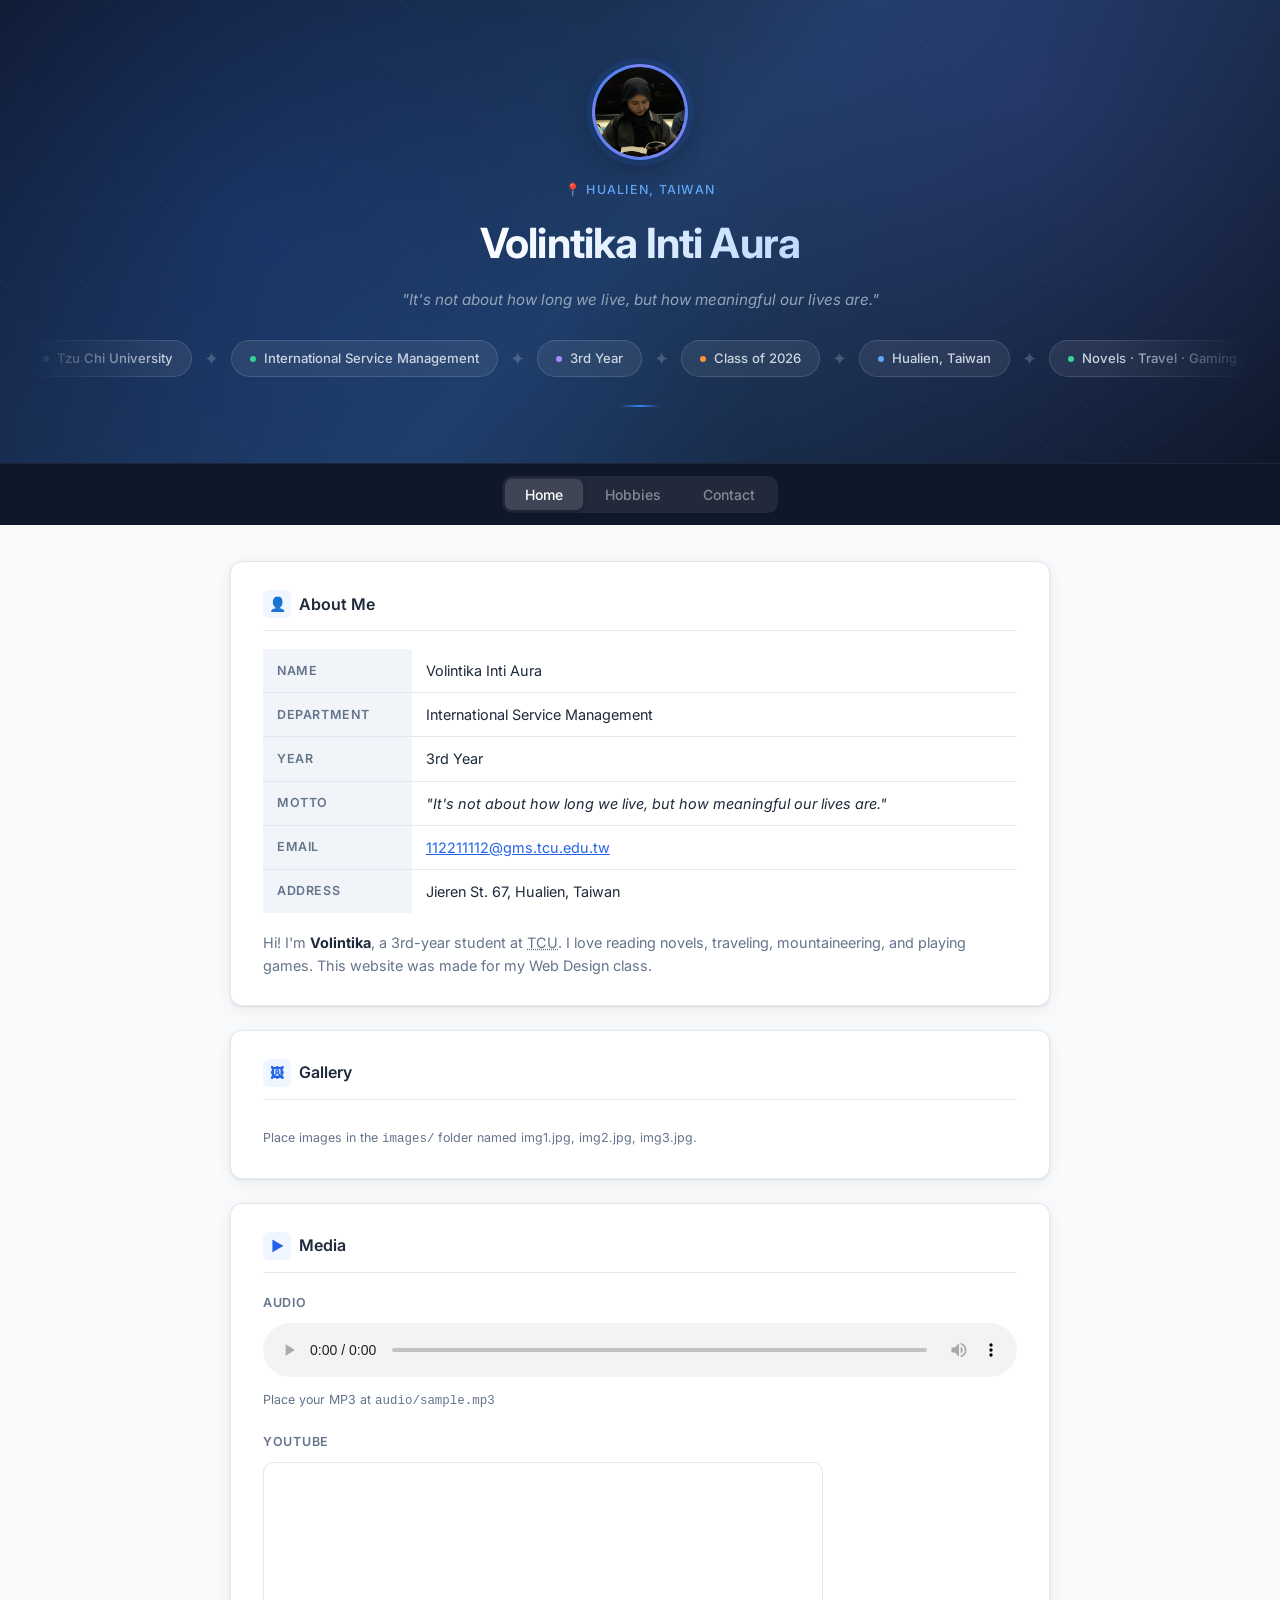
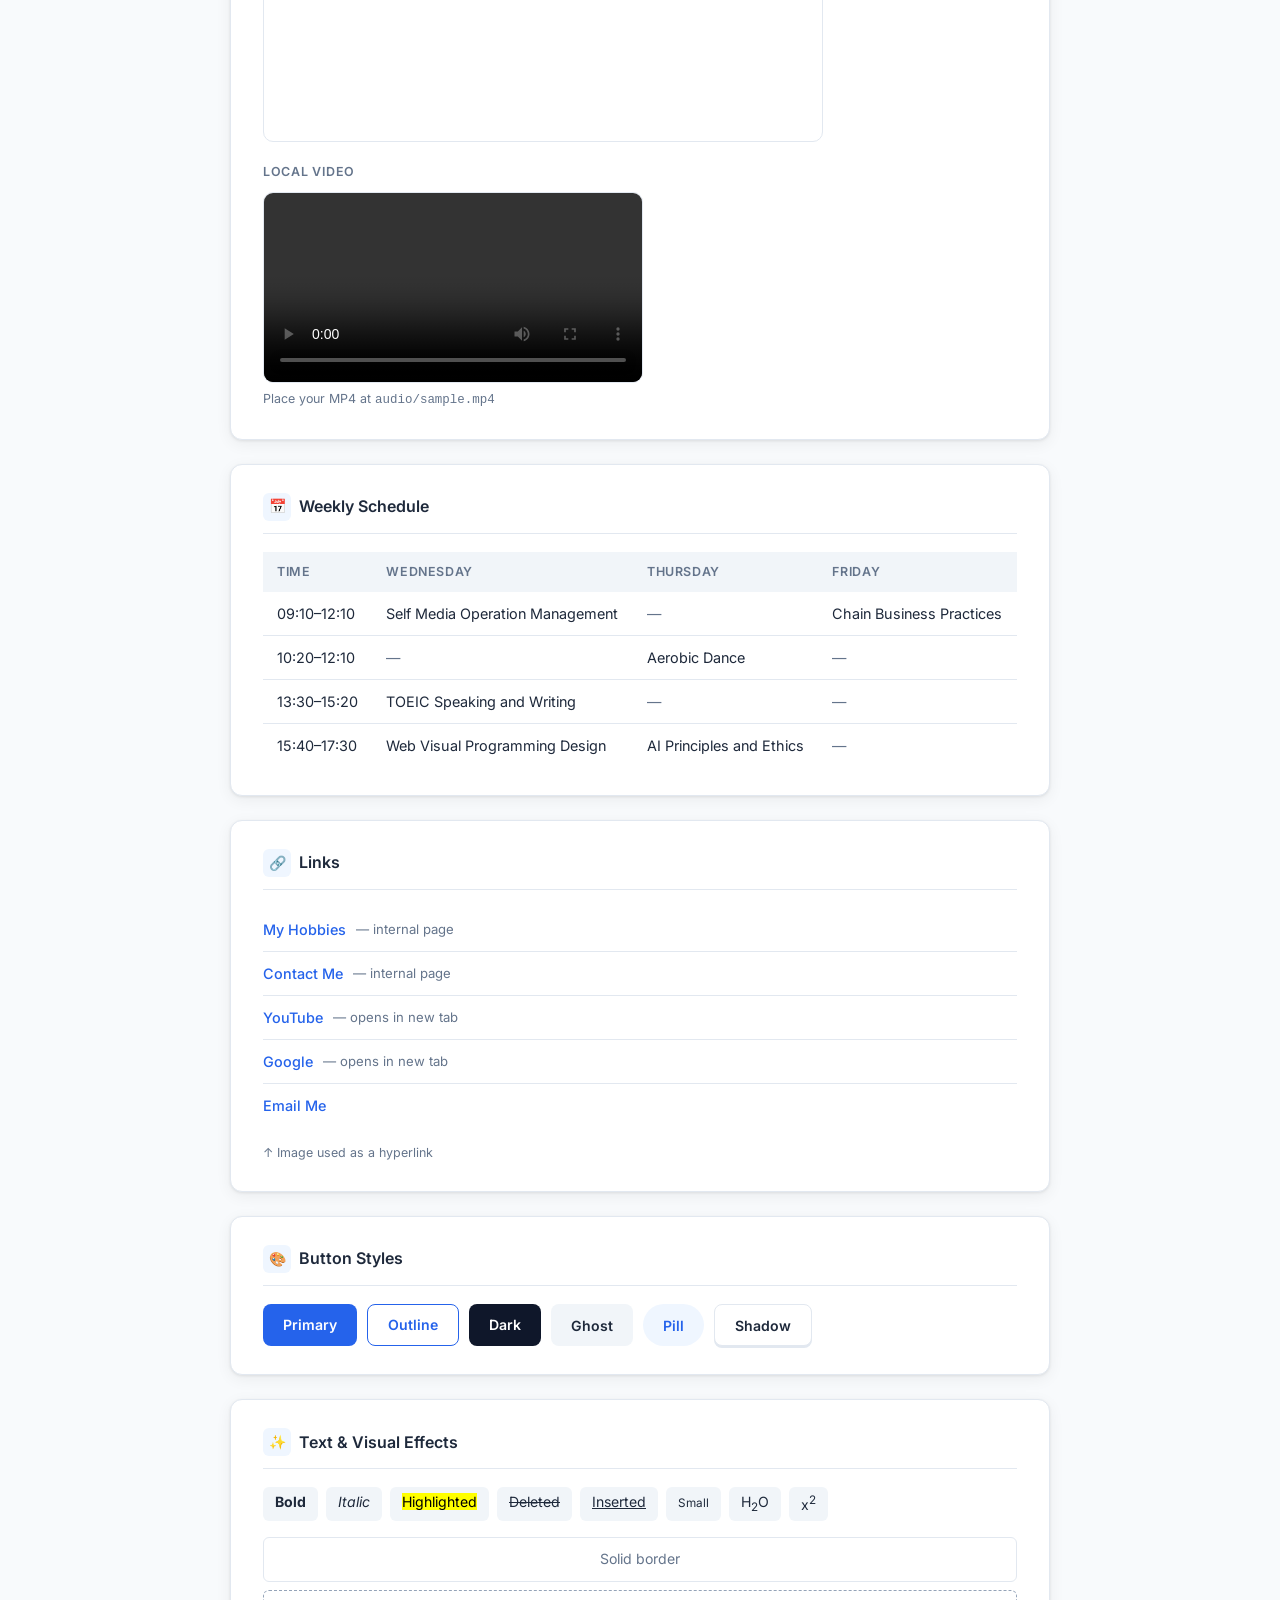
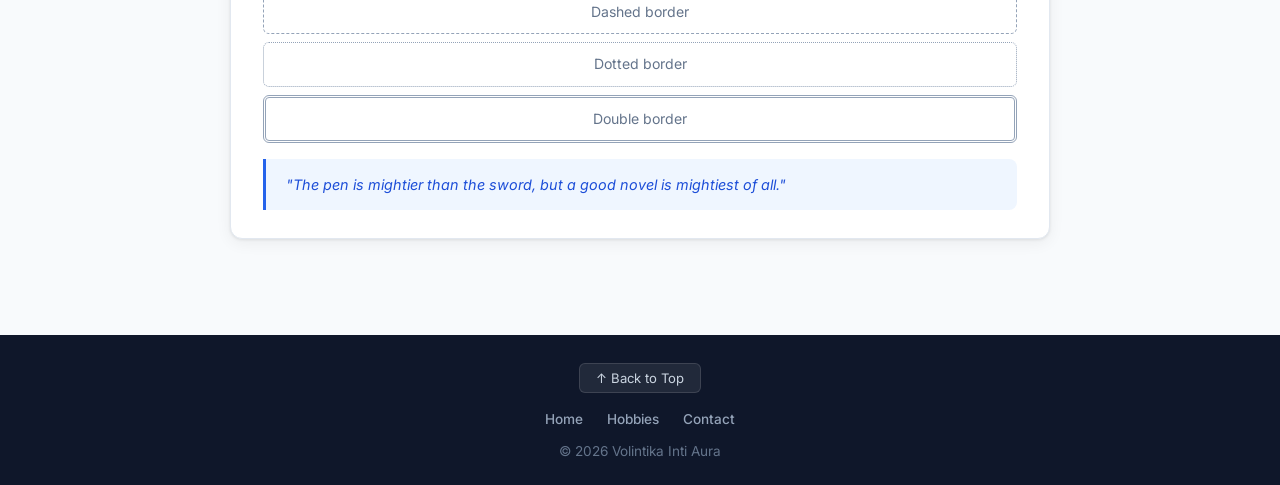
==== index.html @ 943092a5 "Initial commit: Volintika's website - merged single-page with professional design" ====
<!DOCTYPE html>
<html lang="en">

<head>
    <title>Volintika's Website</title>
    <meta charset="utf-8">
    <meta name="viewport" content="width=device-width, initial-scale=1">
    <link href="https://fonts.googleapis.com/css2?family=Inter:wght@300;400;500;600;700&display=swap" rel="stylesheet">
    <style>
        *, *::before, *::after { box-sizing: border-box; margin: 0; padding: 0; }

        :root {
            --bg:        #f8fafc;
            --surface:   #ffffff;
            --border:    #e2e8f0;
            --text:      #1e293b;
            --muted:     #64748b;
            --accent:    #2563eb;
            --accent-lt: #eff6ff;
            --accent-dk: #1d4ed8;
            --nav-bg:    #0f172a;
            --shadow:    0 1px 3px rgba(0,0,0,.08), 0 4px 16px rgba(0,0,0,.06);
        }

        body {
            font-family: 'Inter', Arial, sans-serif;
            background: var(--bg);
            color: var(--text);
            font-size: 15px;
            line-height: 1.6;
        }

        /* ── Hero ── */
        .hero {
            background: linear-gradient(135deg, #0f172a 0%, #1e3a5f 50%, #0f172a 100%);
            color: #fff;
            padding: 64px 24px 56px;
            text-align: center;
            position: relative;
            overflow: hidden;
        }

        .hero::before {
            content: '';
            position: absolute;
            inset: 0;
            background-image: radial-gradient(circle at 20% 50%, rgba(37,99,235,.18) 0%, transparent 50%),
                              radial-gradient(circle at 80% 20%, rgba(99,102,241,.15) 0%, transparent 40%);
            pointer-events: none;
        }

        .hero::after {
            content: '';
            position: absolute;
            inset: 0;
            background-image: url("data:image/svg+xml,%3Csvg width='40' height='40' viewBox='0 0 40 40' xmlns='http://www.w3.org/2000/svg'%3E%3Ccircle cx='1' cy='1' r='1' fill='rgba(255,255,255,0.04)'/%3E%3C/svg%3E");
            pointer-events: none;
        }

        .hero-inner {
            position: relative;
            z-index: 1;
            display: flex;
            flex-direction: column;
            align-items: center;
            gap: 0;
        }

        .hero-avatar-wrap {
            position: relative;
            width: 96px;
            height: 96px;
            margin-bottom: 20px;
            cursor: pointer;
        }

        .hero-avatar {
            width: 96px;
            height: 96px;
            border-radius: 50%;
            border: 3px solid rgba(255,255,255,.2);
            background: linear-gradient(135deg, #2563eb, #6366f1);
            display: flex;
            align-items: center;
            justify-content: center;
            font-size: 2.4rem;
            box-shadow: 0 0 0 6px rgba(37,99,235,.15), 0 8px 32px rgba(0,0,0,.3);
            overflow: hidden;
            width: 100%;
            height: 100%;
        }

        .hero-avatar img {
            width: 100%;
            height: 100%;
            object-fit: cover;
            border-radius: 50%;
        }

        .avatar-overlay {
            position: absolute;
            inset: 0;
            border-radius: 50%;
            background: rgba(0,0,0,.55);
            display: flex;
            flex-direction: column;
            align-items: center;
            justify-content: center;
            opacity: 0;
            transition: opacity .2s;
            font-size: .65rem;
            font-weight: 600;
            color: #fff;
            letter-spacing: .04em;
            gap: 4px;
        }

        .hero-avatar-wrap:hover .avatar-overlay { opacity: 1; }

        .avatar-overlay svg { width: 20px; height: 20px; }

        .hero-location {
            font-size: .78rem;
            font-weight: 500;
            letter-spacing: .1em;
            text-transform: uppercase;
            color: #60a5fa;
            margin-bottom: 10px;
        }

        .hero h1 {
            font-size: 2.6rem;
            font-weight: 700;
            letter-spacing: -.02em;
            margin-bottom: 10px;
            background: linear-gradient(to right, #fff 0%, #bfdbfe 100%);
            -webkit-background-clip: text;
            -webkit-text-fill-color: transparent;
            background-clip: text;
        }

        .hero-quote {
            color: #94a3b8;
            font-size: .95rem;
            font-style: italic;
            max-width: 480px;
            line-height: 1.7;
            margin-bottom: 28px;
        }

        .hero-ticker {
            width: 100%;
            overflow: hidden;
            margin-bottom: 28px;
            -webkit-mask-image: linear-gradient(to right, transparent 0%, black 12%, black 88%, transparent 100%);
            mask-image: linear-gradient(to right, transparent 0%, black 12%, black 88%, transparent 100%);
        }

        .hero-ticker-track {
            display: flex;
            gap: 12px;
            width: max-content;
            animation: ticker-scroll 18s linear infinite;
        }

        .hero-ticker:hover .hero-ticker-track { animation-play-state: paused; }

        @keyframes ticker-scroll {
            0%   { transform: translateX(0); }
            100% { transform: translateX(-50%); }
        }

        .hero-chip {
            display: inline-flex;
            align-items: center;
            gap: 8px;
            background: rgba(255,255,255,.07);
            border: 1px solid rgba(255,255,255,.13);
            color: #cbd5e1;
            font-size: .82rem;
            font-weight: 500;
            padding: 7px 18px;
            border-radius: 999px;
            white-space: nowrap;
            backdrop-filter: blur(6px);
            transition: background .2s, color .2s;
        }

        .hero-chip:hover {
            background: rgba(96,165,250,.18);
            color: #fff;
        }

        .hero-chip .dot {
            width: 6px;
            height: 6px;
            border-radius: 50%;
            background: #60a5fa;
            flex-shrink: 0;
        }

        .hero-chip .dot.green  { background: #34d399; }
        .hero-chip .dot.purple { background: #a78bfa; }
        .hero-chip .dot.orange { background: #fb923c; }

        .hero-chip-sep {
            color: rgba(255,255,255,.2);
            font-size: 1.1rem;
            align-self: center;
            user-select: none;
        }

        .hero-divider {
            width: 40px;
            height: 2px;
            background: linear-gradient(to right, transparent, #3b82f6, transparent);
            margin: 0 auto;
        }

        /* ── Tab Nav ── */
        nav {
            background: var(--nav-bg);
            border-top: 1px solid rgba(255,255,255,.06);
            display: flex;
            justify-content: center;
            padding: 12px 16px;
            position: sticky;
            top: 0;
            z-index: 100;
        }

        .tab-list {
            display: inline-flex;
            align-items: center;
            justify-content: center;
            background: rgba(255,255,255,.08);
            border-radius: 10px;
            padding: 3px;
            gap: 2px;
        }

        nav button {
            display: inline-flex;
            align-items: center;
            justify-content: center;
            background: transparent;
            border: none;
            color: rgba(255,255,255,.45);
            font-family: inherit;
            font-size: .875rem;
            font-weight: 500;
            padding: 7px 20px;
            border-radius: 7px;
            cursor: pointer;
            white-space: nowrap;
            transition: color .15s, background .15s, box-shadow .15s;
            outline-offset: 2px;
        }

        nav button:hover { color: rgba(255,255,255,.75); }

        nav button.active {
            background: rgba(255,255,255,.13);
            color: #fff;
            box-shadow: 0 1px 4px rgba(0,0,0,.35), 0 0 0 .5px rgba(255,255,255,.08);
        }

        /* ── Layout ── */
        .page { display: none; }
        .page.active { display: block; }

        .content {
            max-width: 860px;
            margin: 36px auto;
            padding: 0 20px 60px;
            display: flex;
            flex-direction: column;
            gap: 24px;
        }

        /* ── Cards ── */
        .card {
            background: var(--surface);
            border: 1px solid var(--border);
            border-radius: 12px;
            padding: 28px 32px;
            box-shadow: var(--shadow);
        }

        .card-title {
            font-size: 1rem;
            font-weight: 600;
            color: var(--text);
            margin-bottom: 18px;
            padding-bottom: 12px;
            border-bottom: 1px solid var(--border);
            display: flex;
            align-items: center;
            gap: 8px;
        }

        .card-title .icon {
            width: 28px;
            height: 28px;
            background: var(--accent-lt);
            color: var(--accent);
            border-radius: 6px;
            display: inline-flex;
            align-items: center;
            justify-content: center;
            font-size: 14px;
        }

        /* ── Profile header ── */
        .profile-row {
            display: flex;
            align-items: flex-start;
            gap: 24px;
        }

        .profile-row img {
            width: 110px;
            height: 135px;
            object-fit: cover;
            border-radius: 10px;
            border: 3px solid var(--border);
            flex-shrink: 0;
        }

        /* ── Tables ── */
        table {
            width: 100%;
            border-collapse: collapse;
            font-size: .9rem;
        }

        th, td { padding: 10px 14px; text-align: left; }

        thead th, th:first-child {
            background: #f1f5f9;
            color: var(--muted);
            font-weight: 600;
            font-size: .78rem;
            letter-spacing: .05em;
            text-transform: uppercase;
        }

        tr { border-bottom: 1px solid var(--border); }
        tr:last-child { border-bottom: none; }
        tbody tr:hover td { background: #f8fafc; }

        /* ── Tags / badges ── */
        .tag {
            display: inline-block;
            padding: 2px 10px;
            border-radius: 999px;
            font-size: .78rem;
            font-weight: 600;
        }

        .tag-blue   { background: var(--accent-lt); color: var(--accent); }
        .tag-green  { background: #f0fdf4; color: #16a34a; }
        .tag-orange { background: #fff7ed; color: #ea580c; }

        /* ── Lists ── */
        ul, ol { padding-left: 20px; }
        ul li, ol li {
            padding: 6px 0;
            border-bottom: 1px solid var(--border);
            font-size: .9rem;
        }
        ul li:last-child, ol li:last-child { border-bottom: none; }

        /* ── Quote ── */
        blockquote {
            border-left: 3px solid var(--accent);
            background: var(--accent-lt);
            padding: 14px 20px;
            border-radius: 0 8px 8px 0;
            font-style: italic;
            color: var(--accent-dk);
            font-size: .9rem;
            margin-top: 16px;
        }

        blockquote small { display: block; margin-top: 6px; color: var(--muted); font-style: normal; }

        /* ── Address ── */
        address {
            font-style: normal;
            background: #f8fafc;
            border: 1px solid var(--border);
            border-radius: 8px;
            padding: 16px 20px;
            line-height: 2;
            font-size: .9rem;
        }

        /* ── Gallery ── */
        .gallery {
            display: flex;
            gap: 12px;
            flex-wrap: wrap;
        }

        .gallery img {
            border-radius: 8px;
            border: 1px solid var(--border);
            object-fit: cover;
        }

        /* ── Media ── */
        .media-label {
            font-size: .78rem;
            font-weight: 600;
            text-transform: uppercase;
            letter-spacing: .06em;
            color: var(--muted);
            margin-bottom: 10px;
            margin-top: 20px;
        }

        .media-label:first-child { margin-top: 0; }

        audio { width: 100%; border-radius: 8px; }

        iframe {
            border-radius: 10px;
            border: 1px solid var(--border);
            width: 100%;
            max-width: 560px;
            height: 280px;
            display: block;
        }

        video {
            border-radius: 10px;
            border: 1px solid var(--border);
            max-width: 400px;
            display: block;
        }

        .hint { color: var(--muted); font-size: .78rem; margin-top: 6px; }

        /* ── Buttons ── */
        .btn-row { display: flex; flex-wrap: wrap; gap: 10px; margin-top: 4px; }

        .btn {
            display: inline-flex;
            align-items: center;
            padding: 9px 20px;
            border-radius: 8px;
            font-family: inherit;
            font-size: .88rem;
            font-weight: 600;
            cursor: pointer;
            text-decoration: none;
            border: none;
            transition: opacity .15s, transform .1s;
        }

        .btn:hover { opacity: .85; transform: translateY(-1px); }
        .btn:active { transform: translateY(0); }

        .btn-primary  { background: var(--accent); color: #fff; }
        .btn-dark     { background: var(--nav-bg); color: #fff; }
        .btn-outline  { background: #fff; color: var(--accent); border: 1.5px solid var(--accent); }
        .btn-ghost    { background: #f1f5f9; color: var(--text); }
        .btn-pill     { background: var(--accent-lt); color: var(--accent); border-radius: 999px; }
        .btn-shadow   { background: #fff; color: var(--text); border: 1px solid var(--border); box-shadow: 0 2px 0 var(--border); }

        /* ── Links list ── */
        .link-list { list-style: none; padding: 0; }

        .link-list li {
            padding: 10px 0;
            border-bottom: 1px solid var(--border);
            display: flex;
            align-items: center;
            gap: 10px;
            font-size: .9rem;
        }

        .link-list li:last-child { border-bottom: none; }

        .link-list a {
            color: var(--accent);
            text-decoration: none;
            font-weight: 500;
        }

        .link-list a:hover { text-decoration: underline; }
        .link-list .link-desc { color: var(--muted); font-size: .82rem; }

        /* ── Visual effects demo ── */
        .effect-row {
            display: flex;
            flex-wrap: wrap;
            gap: 8px;
            margin-bottom: 16px;
        }

        .fx-chip {
            padding: 4px 12px;
            border-radius: 6px;
            font-size: .88rem;
            background: #f1f5f9;
        }

        .borders-demo p {
            padding: 10px 14px;
            border-radius: 6px;
            font-size: .88rem;
            text-align: center;
            margin-bottom: 8px;
            color: var(--muted);
        }

        /* ── Nav actions inside page ── */
        .page-actions {
            display: flex;
            justify-content: center;
            gap: 10px;
            margin-top: 8px;
        }

        /* ── Hobby overview cards ── */
        .hobby-grid {
            display: grid;
            grid-template-columns: repeat(auto-fit, minmax(180px, 1fr));
            gap: 14px;
        }

        .hobby-item {
            background: #f8fafc;
            border: 1px solid var(--border);
            border-radius: 10px;
            padding: 16px;
            text-align: center;
        }

        .hobby-item .emoji { font-size: 1.8rem; margin-bottom: 8px; }
        .hobby-item h4 { font-size: .88rem; font-weight: 600; margin-bottom: 4px; }
        .hobby-item p { font-size: .78rem; color: var(--muted); }

        /* ── Footer ── */
        footer {
            background: var(--nav-bg);
            color: #64748b;
            text-align: center;
            padding: 28px 16px;
            font-size: .85rem;
        }

        footer .footer-links { display: flex; justify-content: center; gap: 24px; margin-bottom: 10px; }

        footer a {
            color: #94a3b8;
            text-decoration: none;
            font-weight: 500;
            transition: color .2s;
        }

        footer a:hover { color: #fff; }

        .scroll-top {
            display: inline-block;
            background: rgba(255,255,255,.08);
            color: #cbd5e1;
            border: 1px solid rgba(255,255,255,.12);
            border-radius: 6px;
            padding: 6px 16px;
            font-size: .82rem;
            cursor: pointer;
            font-family: inherit;
            margin-bottom: 16px;
            transition: background .2s;
        }

        .scroll-top:hover { background: rgba(255,255,255,.14); }

        abbr { text-decoration: underline dotted; cursor: help; }
    </style>
</head>

<body>

    <div class="hero">
        <div class="hero-inner">
            <div class="hero-avatar-wrap" onclick="document.getElementById('avatarInput').click()" title="Click to change photo">
                <div class="hero-avatar">
                    <img id="avatarImg" alt="Volintika">
                    <span id="avatarInitial">V</span>
                </div>
                <div class="avatar-overlay">
                    <svg viewBox="0 0 24 24" fill="none" stroke="currentColor" stroke-width="2" stroke-linecap="round" stroke-linejoin="round">
                        <path d="M23 19a2 2 0 0 1-2 2H3a2 2 0 0 1-2-2V8a2 2 0 0 1 2-2h4l2-3h6l2 3h4a2 2 0 0 1 2 2z"/>
                        <circle cx="12" cy="13" r="4"/>
                    </svg>
                    Change Photo
                </div>
            </div>
            <input type="file" id="avatarInput" accept="image/*" style="display:none;" onchange="changeAvatar(event)">
            <div class="hero-location">📍 Hualien, Taiwan</div>
            <h1>Volintika Inti Aura</h1>
            <p class="hero-quote">"It's not about how long we live, but how meaningful our lives are."</p>
            <div class="hero-ticker">
                <div class="hero-ticker-track">
                    <!-- original set -->
                    <span class="hero-chip"><span class="dot"></span> Tzu Chi University</span>
                    <span class="hero-chip-sep">✦</span>
                    <span class="hero-chip"><span class="dot green"></span> International Service Management</span>
                    <span class="hero-chip-sep">✦</span>
                    <span class="hero-chip"><span class="dot purple"></span> 3rd Year</span>
                    <span class="hero-chip-sep">✦</span>
                    <span class="hero-chip"><span class="dot orange"></span> Class of 2026</span>
                    <span class="hero-chip-sep">✦</span>
                    <span class="hero-chip"><span class="dot"></span> Hualien, Taiwan</span>
                    <span class="hero-chip-sep">✦</span>
                    <span class="hero-chip"><span class="dot green"></span> Novels · Travel · Gaming</span>
                    <span class="hero-chip-sep">✦</span>
                    <span class="hero-chip"><span class="dot purple"></span> Mountaineering</span>
                    <span class="hero-chip-sep">✦</span>
                    <!-- duplicate for seamless loop -->
                    <span class="hero-chip"><span class="dot"></span> Tzu Chi University</span>
                    <span class="hero-chip-sep">✦</span>
                    <span class="hero-chip"><span class="dot green"></span> International Service Management</span>
                    <span class="hero-chip-sep">✦</span>
                    <span class="hero-chip"><span class="dot purple"></span> 3rd Year</span>
                    <span class="hero-chip-sep">✦</span>
                    <span class="hero-chip"><span class="dot orange"></span> Class of 2026</span>
                    <span class="hero-chip-sep">✦</span>
                    <span class="hero-chip"><span class="dot"></span> Hualien, Taiwan</span>
                    <span class="hero-chip-sep">✦</span>
                    <span class="hero-chip"><span class="dot green"></span> Novels · Travel · Gaming</span>
                    <span class="hero-chip-sep">✦</span>
                    <span class="hero-chip"><span class="dot purple"></span> Mountaineering</span>
                    <span class="hero-chip-sep">✦</span>
                </div>
            </div>
            <div class="hero-divider"></div>
        </div>
    </div>

    <nav>
        <div class="tab-list">
            <button class="active" onclick="showPage('home', this)">Home</button>
            <button onclick="showPage('hobbies', this)">Hobbies</button>
            <button onclick="showPage('contact', this)">Contact</button>
        </div>
    </nav>

    <!-- ════════════════════════════════ HOME ════════════════════════════════ -->
    <div id="home" class="page active">
        <div class="content">

            <!-- Profile -->
            <div class="card">
                <div class="card-title"><span class="icon">👤</span> About Me</div>
                <div class="profile-row">
                    <img src="images/photo.jpg" alt="Volintika Inti Aura"
                         onerror="this.style.display='none'">
                    <div style="flex:1;">
                        <table>
                            <tr><th>Name</th>       <td>Volintika Inti Aura</td></tr>
                            <tr><th>Department</th> <td>International Service Management</td></tr>
                            <tr><th>Year</th>       <td>3rd Year</td></tr>
                            <tr><th>Motto</th>      <td><i>"It's not about how long we live, but how meaningful our lives are."</i></td></tr>
                            <tr><th>Email</th>      <td><a href="mailto:112211112@gms.tcu.edu.tw" style="color:var(--accent);">112211112@gms.tcu.edu.tw</a></td></tr>
                            <tr><th>Address</th>    <td>Jieren St. 67, Hualien, Taiwan</td></tr>
                        </table>
                    </div>
                </div>
                <p style="margin-top:18px; color:var(--muted); font-size:.9rem;">
                    Hi! I'm <strong style="color:var(--text);">Volintika</strong>, a 3rd-year student at
                    <abbr title="Tzu Chi University">TCU</abbr>.
                    I love reading novels, traveling, mountaineering, and playing games.
                    This website was made for my Web Design class.
                </p>
            </div>

            <!-- Gallery -->
            <div class="card">
                <div class="card-title"><span class="icon">🖼</span> Gallery</div>
                <div class="gallery">
                    <img src="images/img1.jpg" alt="Photo 1" width="180" height="130" onerror="this.style.display='none'">
                    <img src="images/img2.jpg" alt="Photo 2" width="180" height="130" onerror="this.style.display='none'">
                    <img src="images/img3.jpg" alt="Photo 3" width="180" height="130" onerror="this.style.display='none'">
                </div>
                <p class="hint" style="margin-top:10px;">Place images in the <code>images/</code> folder named img1.jpg, img2.jpg, img3.jpg.</p>
            </div>

            <!-- Media -->
            <div class="card">
                <div class="card-title"><span class="icon">▶</span> Media</div>

                <div class="media-label">Audio</div>
                <audio controls>
                    <source src="audio/sample.mp3" type="audio/mpeg">
                    Your browser does not support the audio element.
                </audio>
                <p class="hint">Place your MP3 at <code>audio/sample.mp3</code></p>

                <div class="media-label">YouTube</div>
                <iframe src="https://www.youtube.com/embed/OIh98DfQU9k"
                    title="YouTube Video" frameborder="0"
                    allow="accelerometer; autoplay; clipboard-write; encrypted-media; gyroscope; picture-in-picture"
                    allowfullscreen></iframe>

                <div class="media-label">Local Video</div>
                <video controls width="380">
                    <source src="audio/sample.mp4" type="video/mp4">
                    Your browser does not support the video element.
                </video>
                <p class="hint">Place your MP4 at <code>audio/sample.mp4</code></p>
            </div>

            <!-- Schedule -->
            <div class="card">
                <div class="card-title"><span class="icon">📅</span> Weekly Schedule</div>
                <table>
                    <thead>
                        <tr>
                            <th>Time</th>
                            <th>Wednesday</th>
                            <th>Thursday</th>
                            <th>Friday</th>
                        </tr>
                    </thead>
                    <tbody>
                        <tr>
                            <td>09:10–12:10</td>
                            <td>Self Media Operation Management</td>
                            <td style="color:var(--muted);">—</td>
                            <td>Chain Business Practices</td>
                        </tr>
                        <tr>
                            <td>10:20–12:10</td>
                            <td style="color:var(--muted);">—</td>
                            <td>Aerobic Dance</td>
                            <td style="color:var(--muted);">—</td>
                        </tr>
                        <tr>
                            <td>13:30–15:20</td>
                            <td>TOEIC Speaking and Writing</td>
                            <td style="color:var(--muted);">—</td>
                            <td style="color:var(--muted);">—</td>
                        </tr>
                        <tr>
                            <td>15:40–17:30</td>
                            <td>Web Visual Programming Design</td>
                            <td>AI Principles and Ethics</td>
                            <td style="color:var(--muted);">—</td>
                        </tr>
                    </tbody>
                </table>
            </div>

            <!-- Links -->
            <div class="card">
                <div class="card-title"><span class="icon">🔗</span> Links</div>
                <ul class="link-list">
                    <li>
                        <a href="#" onclick="showPage('hobbies', document.querySelectorAll('nav button')[1]); return false;">My Hobbies</a>
                        <span class="link-desc">— internal page</span>
                    </li>
                    <li>
                        <a href="#" onclick="showPage('contact', document.querySelectorAll('nav button')[2]); return false;">Contact Me</a>
                        <span class="link-desc">— internal page</span>
                    </li>
                    <li>
                        <a href="https://www.youtube.com/" target="_blank">YouTube</a>
                        <span class="link-desc">— opens in new tab</span>
                    </li>
                    <li>
                        <a href="https://www.google.com/" target="_blank">Google</a>
                        <span class="link-desc">— opens in new tab</span>
                    </li>
                    <li>
                        <a href="mailto:112211112@gms.tcu.edu.tw">Email Me</a>
                    </li>
                </ul>
                <div style="margin-top:16px;">
                    <a href="https://www.netflix.com/title/80232398" target="_blank">
                        <img src="images/img1.jpg" alt="Bridgerton link"
                             width="110" height="75"
                             style="border-radius:8px; border:1px solid var(--border);"
                             onerror="this.style.display='none'">
                    </a>
                    <p class="hint" style="margin-top:6px;">↑ Image used as a hyperlink</p>
                </div>
            </div>

            <!-- Buttons showcase -->
            <div class="card">
                <div class="card-title"><span class="icon">🎨</span> Button Styles</div>
                <div class="btn-row">
                    <a class="btn btn-primary" href="#" onclick="return false;">Primary</a>
                    <a class="btn btn-outline" href="#" onclick="return false;">Outline</a>
                    <a class="btn btn-dark"    href="#" onclick="return false;">Dark</a>
                    <button class="btn btn-ghost">Ghost</button>
                    <button class="btn btn-pill">Pill</button>
                    <button class="btn btn-shadow">Shadow</button>
                </div>
            </div>

            <!-- Visual effects -->
            <div class="card">
                <div class="card-title"><span class="icon">✨</span> Text &amp; Visual Effects</div>
                <div class="effect-row">
                    <span class="fx-chip"><b>Bold</b></span>
                    <span class="fx-chip"><i>Italic</i></span>
                    <span class="fx-chip"><mark>Highlighted</mark></span>
                    <span class="fx-chip"><del>Deleted</del></span>
                    <span class="fx-chip"><ins>Inserted</ins></span>
                    <span class="fx-chip"><small>Small</small></span>
                    <span class="fx-chip">H<sub>2</sub>O</span>
                    <span class="fx-chip">x<sup>2</sup></span>
                </div>

                <div class="borders-demo">
                    <p style="border:1.5px solid var(--border);">Solid border</p>
                    <p style="border:1.5px dashed #94a3b8;">Dashed border</p>
                    <p style="border:1.5px dotted #94a3b8;">Dotted border</p>
                    <p style="border:3px double #94a3b8;">Double border</p>
                </div>

                <blockquote>
                    "The pen is mightier than the sword, but a good novel is mightiest of all."
                </blockquote>
            </div>

        </div>
    </div>

    <!-- ════════════════════════════════ HOBBIES ════════════════════════════════ -->
    <div id="hobbies" class="page">
        <div class="content">

            <!-- Overview grid -->
            <div class="card">
                <div class="card-title"><span class="icon">🌟</span> My Interests</div>
                <div class="hobby-grid">
                    <div class="hobby-item">
                        <div class="emoji">📚</div>
                        <h4>Reading Novels</h4>
                        <p>Tere Liye · drama, romance &amp; inspiration</p>
                        <div style="margin-top:8px;"><span class="tag tag-blue">Avid</span></div>
                    </div>
                    <div class="hobby-item">
                        <div class="emoji">🎮</div>
                        <h4>Playing Games</h4>
                        <p>Story-driven games with rich lore</p>
                        <div style="margin-top:8px;"><span class="tag tag-green">Casual</span></div>
                    </div>
                    <div class="hobby-item">
                        <div class="emoji">✈️</div>
                        <h4>Traveling</h4>
                        <p>New cultures, cuisines &amp; hidden places</p>
                        <div style="margin-top:8px;"><span class="tag tag-orange">Passionate</span></div>
                    </div>
                    <div class="hobby-item">
                        <div class="emoji">⛰️</div>
                        <h4>Mountaineering</h4>
                        <p>Hiking &amp; climbing Taiwan's peaks</p>
                        <div style="margin-top:8px;"><span class="tag tag-green">Intermediate</span></div>
                    </div>
                </div>
            </div>

            <!-- Reading -->
            <div class="card">
                <div class="card-title"><span class="icon">📖</span> Reading Novels</div>
                <p style="font-size:.9rem; color:var(--muted); margin-bottom:14px;">
                    My favourite author is <strong style="color:var(--text);">Tere Liye</strong> — an Indonesian novelist known for emotional, meaningful stories.
                </p>
                <p style="font-size:.82rem; font-weight:600; text-transform:uppercase; letter-spacing:.05em; color:var(--muted); margin-bottom:8px;">Favourite Genres</p>
                <ul>
                    <li>Drama &amp; Romance (Tere Liye style)</li>
                    <li>Fantasy &amp; Adventure</li>
                    <li>Mystery &amp; Thriller</li>
                    <li>Inspirational &amp; Life stories</li>
                </ul>

                <p style="font-size:.82rem; font-weight:600; text-transform:uppercase; letter-spacing:.05em; color:var(--muted); margin:16px 0 8px;">Top Picks</p>
                <ol>
                    <li><cite>Bumi Series</cite> (Bumi, Bulan, Matahari, Bintang…) — Tere Liye</li>
                    <li><cite>Pukat Series</cite> — Tere Liye</li>
                    <li><cite>Tentang Kamu</cite> (About You) — Tere Liye</li>
                    <li><cite>Hafalan Shalat Delisa</cite> — Tere Liye</li>
                </ol>

                <p style="font-size:.82rem; font-weight:600; text-transform:uppercase; letter-spacing:.05em; color:var(--muted); margin:16px 0 8px;">A Video I Enjoy</p>
                <iframe src="https://www.youtube.com/embed/OIh98DfQU9k"
                    title="YouTube Video" frameborder="0"
                    allow="accelerometer; autoplay; clipboard-write; encrypted-media; gyroscope; picture-in-picture"
                    allowfullscreen></iframe>

                <blockquote style="margin-top:16px;">
                    <span style="font-size:.85rem;">Hidup bukan tentang seberapa lama kita hidup, tetapi seberapa bermakna kita hidup.</span>
                    <small>— Tere Liye · "It's not about how long we live, but how meaningful our lives are."</small>
                </blockquote>
            </div>

            <!-- Travel -->
            <div class="card">
                <div class="card-title"><span class="icon">🗺</span> Travel &amp; Mountaineering</div>
                <p style="font-size:.82rem; font-weight:600; text-transform:uppercase; letter-spacing:.05em; color:var(--muted); margin-bottom:10px;">Mountains to Climb</p>
                <table>
                    <thead>
                        <tr><th>Mountain</th><th>Location</th><th>Elevation</th></tr>
                    </thead>
                    <tbody>
                        <tr><td>⛰️ Semeru</td><td>East Java, Indonesia</td><td>3,676 m</td></tr>
                        <tr><td>⛰️ Rinjani</td><td>Lombok, Indonesia</td><td>3,726 m</td></tr>
                        <tr><td>🏔️ Himalayan (Everest)</td><td>Nepal / Tibet</td><td>8,849 m</td></tr>
                    </tbody>
                </table>

                <div class="gallery" style="margin-top:16px;">
                    <img src="images/img1.jpg" alt="Travel 1" width="180" height="130" onerror="this.style.display='none'">
                    <img src="images/img2.jpg" alt="Travel 2" width="180" height="130" onerror="this.style.display='none'">
                </div>
            </div>

            <div class="page-actions">
                <button onclick="showPage('home',    document.querySelectorAll('nav button')[0])" class="btn btn-dark">← Home</button>
                <button onclick="showPage('contact', document.querySelectorAll('nav button')[2])" class="btn btn-primary">Contact Me →</button>
            </div>

        </div>
    </div>

    <!-- ════════════════════════════════ CONTACT ════════════════════════════════ -->
    <div id="contact" class="page">
        <div class="content">

            <!-- Info table -->
            <div class="card">
                <div class="card-title"><span class="icon">📋</span> Contact Information</div>
                <table>
                    <tr><th>Name</th>       <td>Volintika Inti Aura</td></tr>
                    <tr><th>Department</th> <td><abbr title="Bachelor Program in International Service Management">ISM</abbr> — International Service Management</td></tr>
                    <tr><th>Year</th>       <td>3rd Year (2023–2026)</td></tr>
                    <tr><th>Email</th>      <td><a href="mailto:112211112@gms.tcu.edu.tw" style="color:var(--accent);">112211112@gms.tcu.edu.tw</a></td></tr>
                    <tr><th>University</th> <td><a href="https://tcueng.tcu.edu.tw/" target="_blank" style="color:var(--accent);"><abbr title="Tzu Chi University">TCU</abbr></a> — Tzu Chi University</td></tr>
                    <tr><th>Interests</th>  <td>Reading Novels, Gaming, Traveling, Mountaineering</td></tr>
                </table>
            </div>

            <!-- Address -->
            <div class="card">
                <div class="card-title"><span class="icon">📍</span> Address</div>
                <address>
                    <strong>Volintika Inti Aura</strong><br>
                    Jieren St. 67, Hualien City, Taiwan<br><br>
                    University: Tzu Chi University, No. 701, Zhong-Yang Rd, Hualien<br>
                    Email: <a href="mailto:112211112@gms.tcu.edu.tw" style="color:var(--accent);">112211112@gms.tcu.edu.tw</a>
                </address>
                <p style="margin-top:12px; font-size:.85rem; color:var(--muted);"
                   title="Hualien is on the east coast of Taiwan — famous for Taroko Gorge and mountains">
                    ℹ️ Hover for a tooltip about Hualien.
                </p>
            </div>

            <!-- About -->
            <div class="card">
                <div class="card-title"><span class="icon">💬</span> A Little More About Me</div>
                <p style="font-size:.9rem; color:var(--muted);">
                    I study <abbr title="International Service Management">ISM</abbr> at
                    <abbr title="Tzu Chi University">TCU</abbr> in beautiful Hualien, Taiwan.
                    Baking, cooking, and traveling are at the heart of my interests, letting me express creativity while experiencing diverse cultures and cuisines.
                </p>
                <blockquote style="margin-top:14px;">
                    "It's not about how long we live, but how meaningful our lives are."
                    <small>— Tere Liye</small>
                </blockquote>
            </div>

            <!-- Useful links -->
            <div class="card">
                <div class="card-title"><span class="icon">🔗</span> Useful Links</div>
                <ul class="link-list">
                    <li><a href="#" onclick="showPage('home',    document.querySelectorAll('nav button')[0]); return false;">Home Page</a></li>
                    <li><a href="#" onclick="showPage('hobbies', document.querySelectorAll('nav button')[1]); return false;">Hobbies Page</a></li>
                    <li><a href="https://www.youtube.com/" target="_blank">YouTube</a></li>
                    <li><a href="https://tcueng.tcu.edu.tw/" target="_blank">TCU Website</a></li>
                </ul>
            </div>

            <div class="page-actions">
                <button onclick="showPage('home',    document.querySelectorAll('nav button')[0])" class="btn btn-dark">← Home</button>
                <button onclick="showPage('hobbies', document.querySelectorAll('nav button')[1])" class="btn btn-ghost">My Hobbies</button>
                <a href="mailto:112211112@gms.tcu.edu.tw" class="btn btn-primary">✉ Send Email</a>
            </div>

        </div>
    </div>

    <footer>
        <button class="scroll-top" onclick="window.scrollTo({top:0,behavior:'smooth'})">↑ Back to Top</button>
        <div class="footer-links">
            <a href="#" onclick="showPage('home',    document.querySelectorAll('nav button')[0]); return false;">Home</a>
            <a href="#" onclick="showPage('hobbies', document.querySelectorAll('nav button')[1]); return false;">Hobbies</a>
            <a href="#" onclick="showPage('contact', document.querySelectorAll('nav button')[2]); return false;">Contact</a>
        </div>
        <p>&copy; 2026 Volintika Inti Aura</p>
    </footer>

    <script>
        function showPage(id, btn) {
            document.querySelectorAll('.page').forEach(p => p.classList.remove('active'));
            document.querySelectorAll('nav button').forEach(b => b.classList.remove('active'));
            document.getElementById(id).classList.add('active');
            if (btn) btn.classList.add('active');
            window.scrollTo({ top: 0, behavior: 'smooth' });
        }

        function setAvatar(src) {
            const img = document.getElementById('avatarImg');
            const initial = document.getElementById('avatarInitial');
            img.onload = () => { initial.style.display = 'none'; };
            img.onerror = () => { img.removeAttribute('src'); initial.style.display = ''; };
            img.src = src;
        }

        function changeAvatar(event) {
            const file = event.target.files[0];
            if (!file) return;
            const reader = new FileReader();
            reader.onload = e => {
                setAvatar(e.target.result);
                try { localStorage.setItem('avatarSrc', e.target.result); } catch(_) {}
            };
            reader.readAsDataURL(file);
            event.target.value = '';
        }

        const saved = localStorage.getItem('avatarSrc');
        if (saved) setAvatar(saved);
        else setAvatar('OLIN.jpeg');
    </script>

</body>
</html>
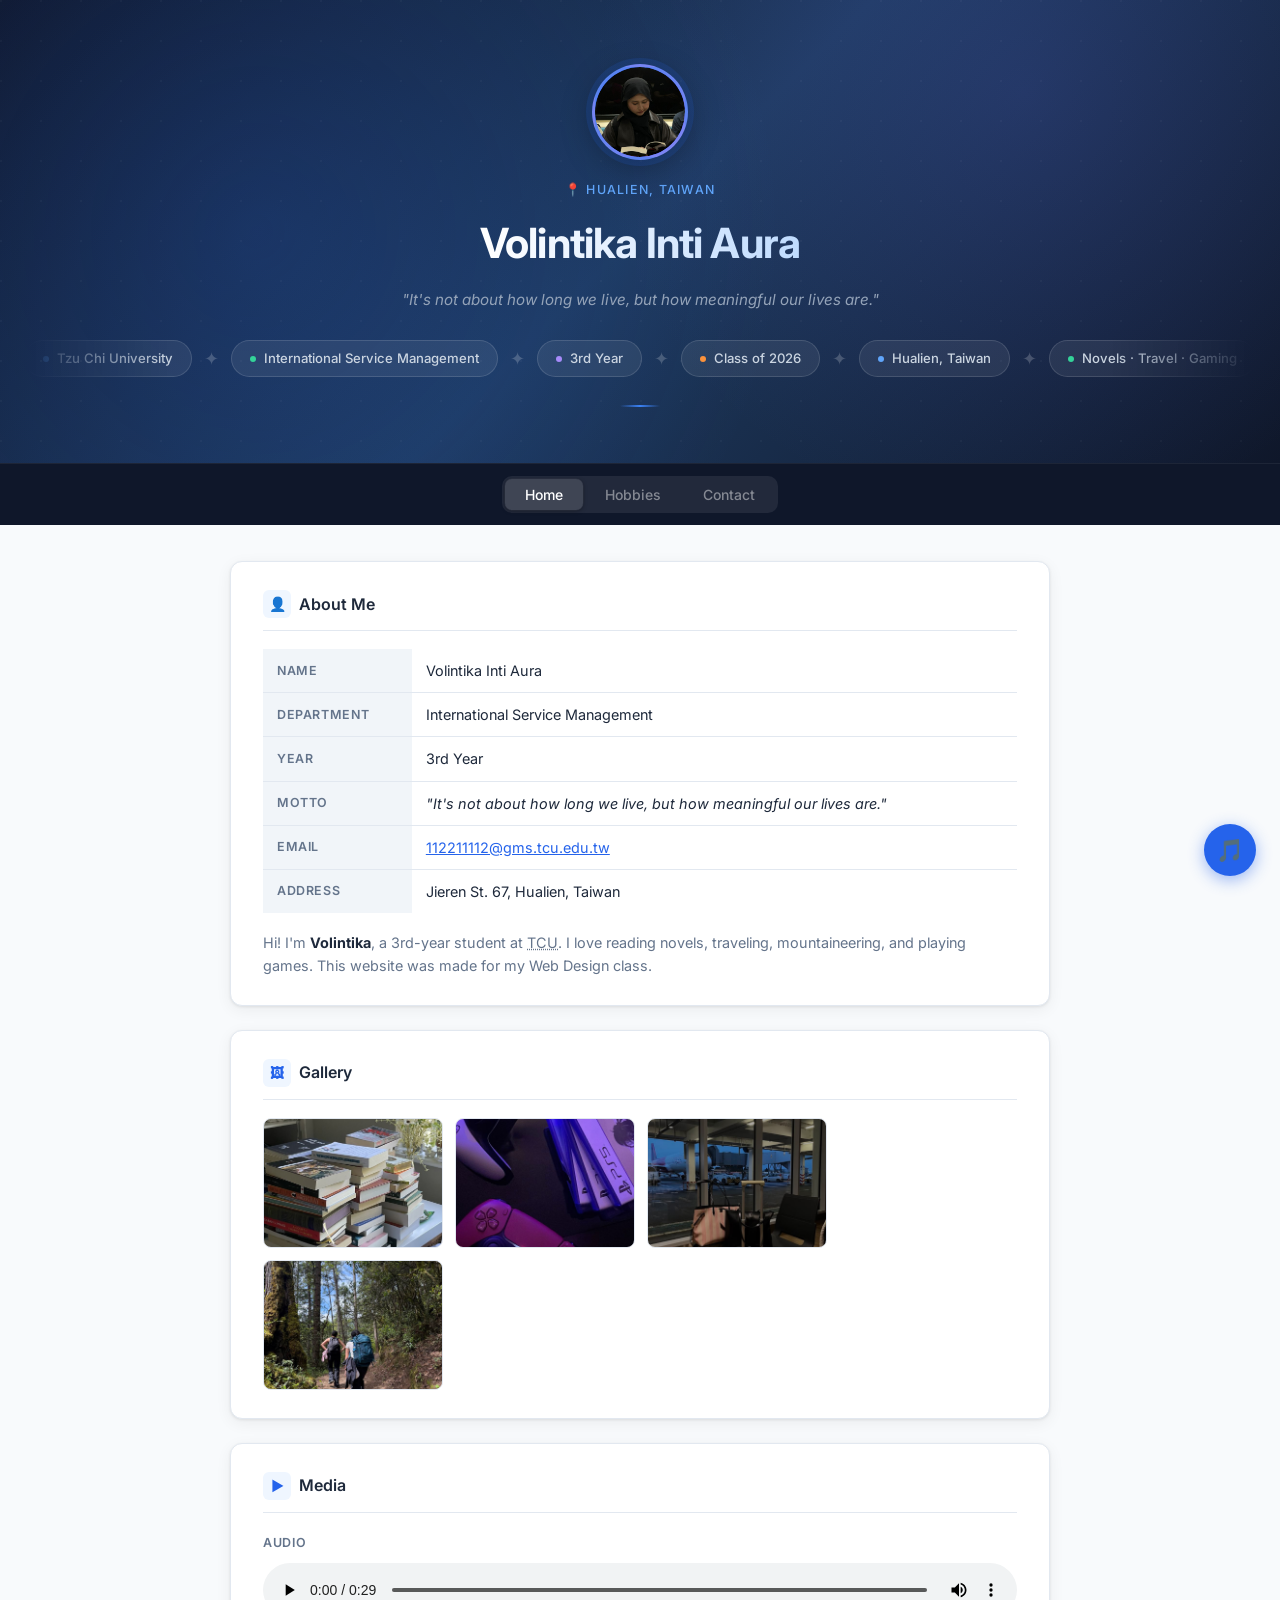
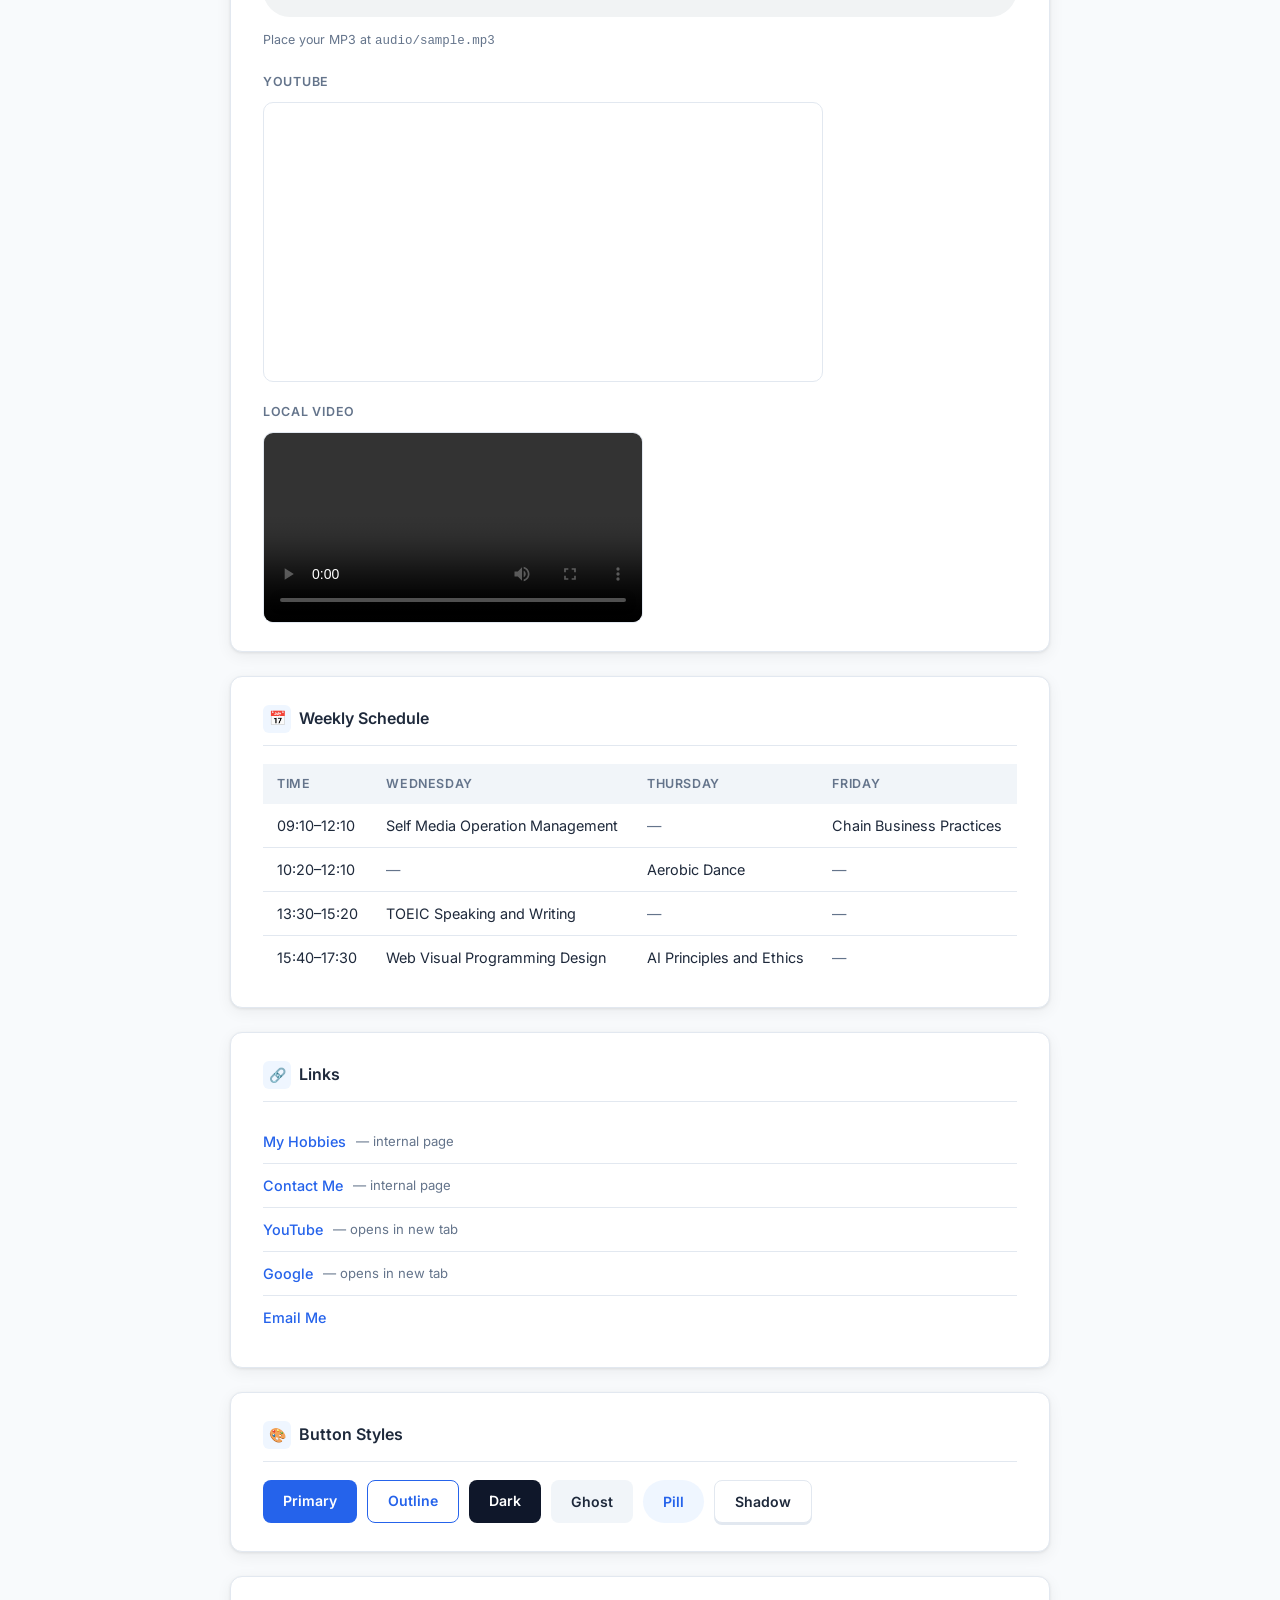
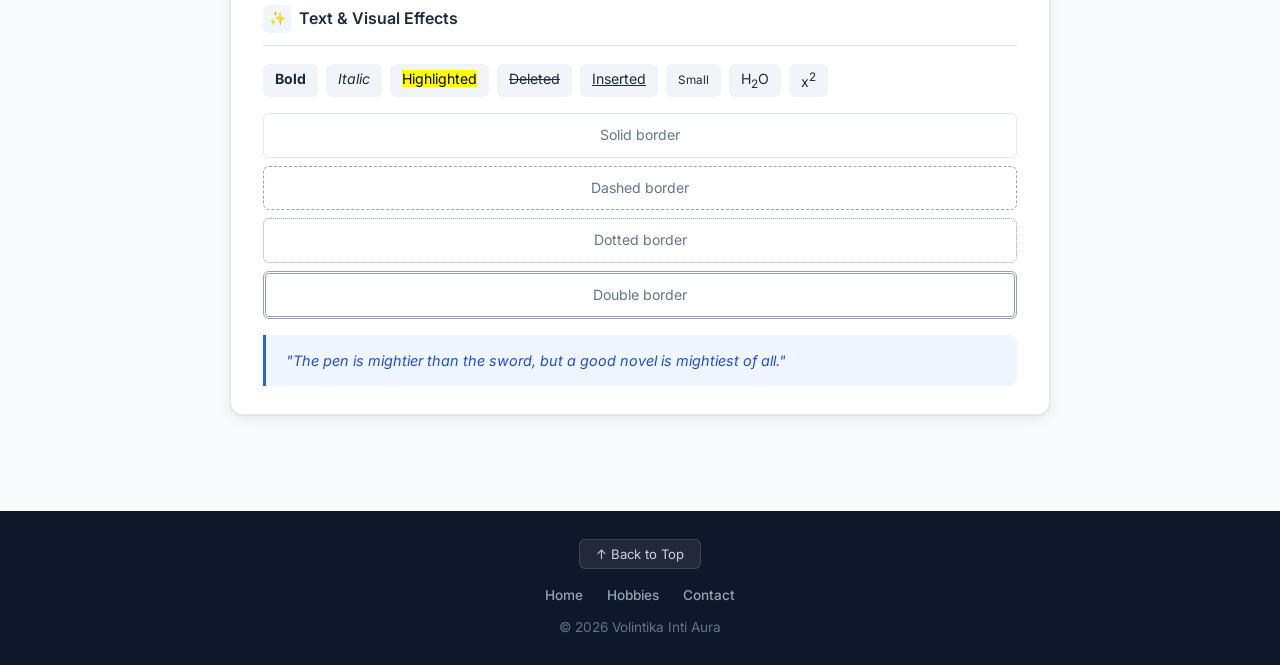
==== commit c62eb67f: "Initial commit" ====
--- a/index.html
+++ b/index.html
@@ -580,6 +580,29 @@
         .scroll-top:hover { background: rgba(255,255,255,.14); }
 
         abbr { text-decoration: underline dotted; cursor: help; }
+
+        /* ── Music Player ── */
+        #music-btn {
+            position: fixed;
+            bottom: 24px;
+            right: 24px;
+            z-index: 999;
+            width: 52px;
+            height: 52px;
+            border-radius: 50%;
+            background: var(--accent);
+            color: #fff;
+            border: none;
+            cursor: pointer;
+            box-shadow: 0 4px 16px rgba(37,99,235,.45);
+            display: flex;
+            align-items: center;
+            justify-content: center;
+            font-size: 1.4rem;
+            transition: transform .15s, background .15s;
+        }
+        #music-btn:hover { transform: scale(1.1); background: var(--accent-dk); }
+        #music-btn.playing { background: #16a34a; box-shadow: 0 4px 16px rgba(22,163,74,.45); }
     </style>
 </head>
 
@@ -683,11 +706,11 @@
             <div class="card">
                 <div class="card-title"><span class="icon">🖼</span> Gallery</div>
                 <div class="gallery">
-                    <img src="images/img1.jpg" alt="Photo 1" width="180" height="130" onerror="this.style.display='none'">
-                    <img src="images/img2.jpg" alt="Photo 2" width="180" height="130" onerror="this.style.display='none'">
-                    <img src="images/img3.jpg" alt="Photo 3" width="180" height="130" onerror="this.style.display='none'">
+                    <img src="img1.jpg" alt="Photo 1" width="180" height="130">
+                    <img src="img2.jpg" alt="Photo 2" width="180" height="130">
+                    <img src="img3.jpg" alt="Photo 3" width="180" height="130">
+                    <img src="img4.jpg" alt="Photo 4" width="180" height="130">
                 </div>
-                <p class="hint" style="margin-top:10px;">Place images in the <code>images/</code> folder named img1.jpg, img2.jpg, img3.jpg.</p>
             </div>
 
             <!-- Media -->
@@ -709,10 +732,9 @@
 
                 <div class="media-label">Local Video</div>
                 <video controls width="380">
-                    <source src="audio/sample.mp4" type="video/mp4">
+                    <source src="sample.mp4" type="video/mp4">
                     Your browser does not support the video element.
                 </video>
-                <p class="hint">Place your MP4 at <code>audio/sample.mp4</code></p>
             </div>
 
             <!-- Schedule -->
@@ -780,15 +802,6 @@
                         <a href="mailto:112211112@gms.tcu.edu.tw">Email Me</a>
                     </li>
                 </ul>
-                <div style="margin-top:16px;">
-                    <a href="https://www.netflix.com/title/80232398" target="_blank">
-                        <img src="images/img1.jpg" alt="Bridgerton link"
-                             width="110" height="75"
-                             style="border-radius:8px; border:1px solid var(--border);"
-                             onerror="this.style.display='none'">
-                    </a>
-                    <p class="hint" style="margin-top:6px;">↑ Image used as a hyperlink</p>
-                </div>
             </div>
 
             <!-- Buttons showcase -->
@@ -918,8 +931,8 @@
                 </table>
 
                 <div class="gallery" style="margin-top:16px;">
-                    <img src="images/img1.jpg" alt="Travel 1" width="180" height="130" onerror="this.style.display='none'">
-                    <img src="images/img2.jpg" alt="Travel 2" width="180" height="130" onerror="this.style.display='none'">
+                    <img src="img3.jpg" alt="Travel 1" width="180" height="130">
+                    <img src="img4.jpg" alt="Travel 2" width="180" height="130">
                 </div>
             </div>
 
@@ -997,6 +1010,12 @@
         </div>
     </div>
 
+    <!-- Floating music player -->
+    <audio id="bg-music" loop>
+        <source src="audio/sample.mp3" type="audio/mpeg">
+    </audio>
+    <button id="music-btn" title="Play / Pause music">🎵</button>
+
     <footer>
         <button class="scroll-top" onclick="window.scrollTo({top:0,behavior:'smooth'})">↑ Back to Top</button>
         <div class="footer-links">
@@ -1039,6 +1058,23 @@
         const saved = localStorage.getItem('avatarSrc');
         if (saved) setAvatar(saved);
         else setAvatar('OLIN.jpeg');
+
+        // Music autoplay
+        const music = document.getElementById('bg-music');
+        const btn   = document.getElementById('music-btn');
+
+        function setPlaying(on) {
+            btn.textContent = on ? '🔊' : '🎵';
+            btn.classList.toggle('playing', on);
+        }
+
+        btn.addEventListener('click', () => {
+            if (music.paused) { music.play(); setPlaying(true); }
+            else              { music.pause(); setPlaying(false); }
+        });
+
+        // Try autoplay immediately
+        music.play().then(() => setPlaying(true)).catch(() => setPlaying(false));
     </script>
 
 </body>
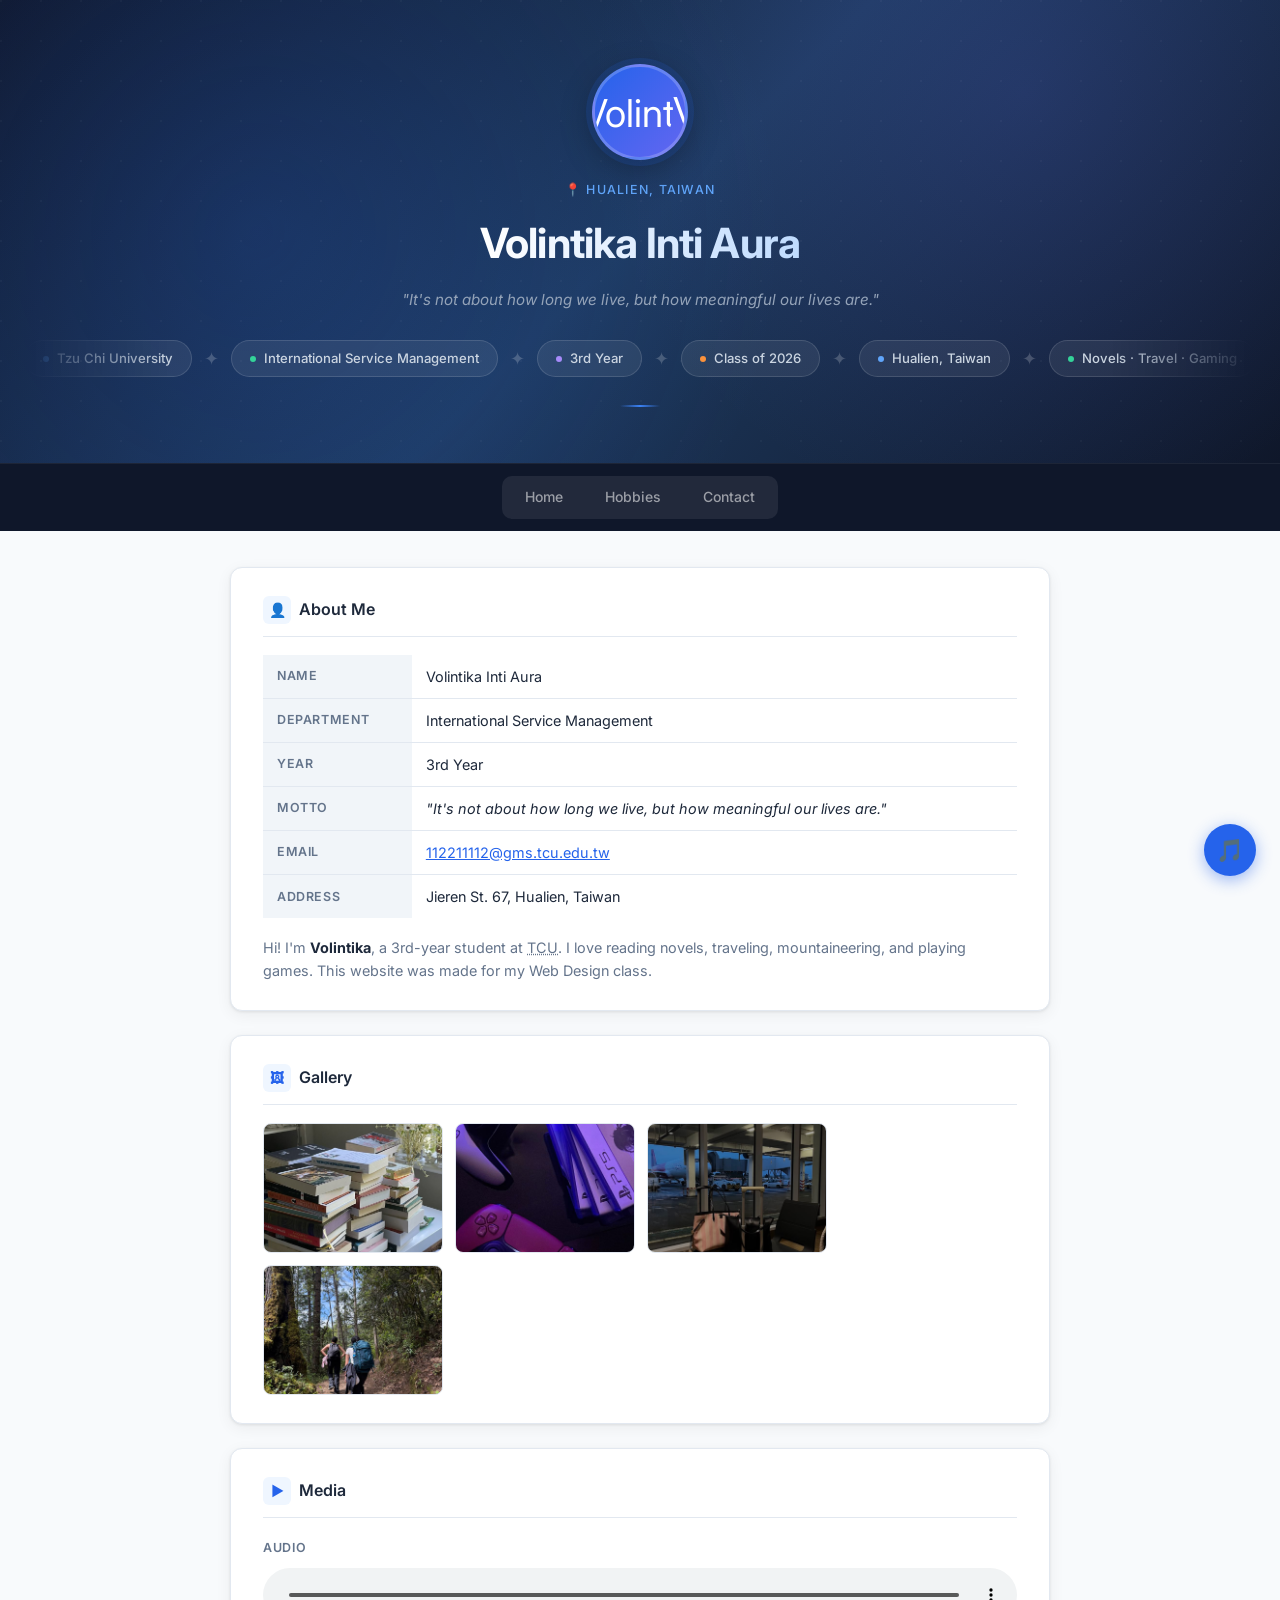
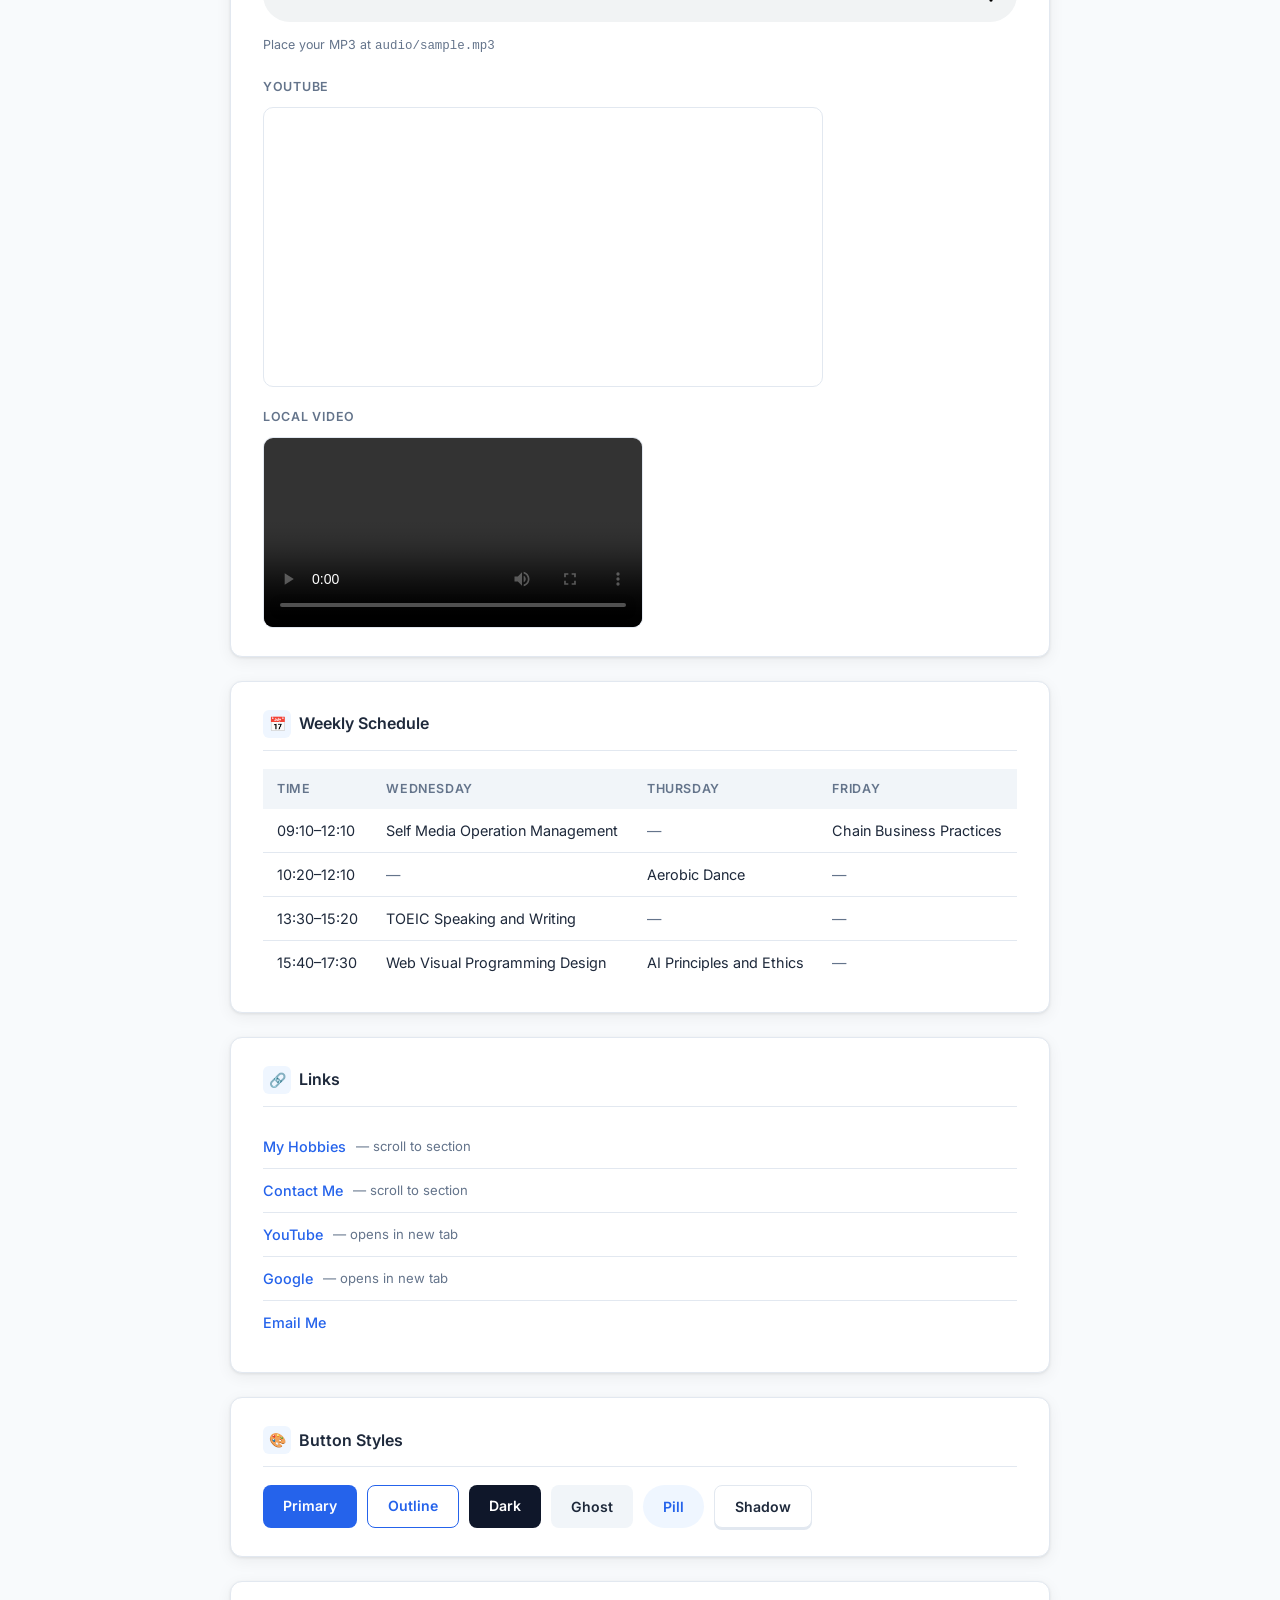
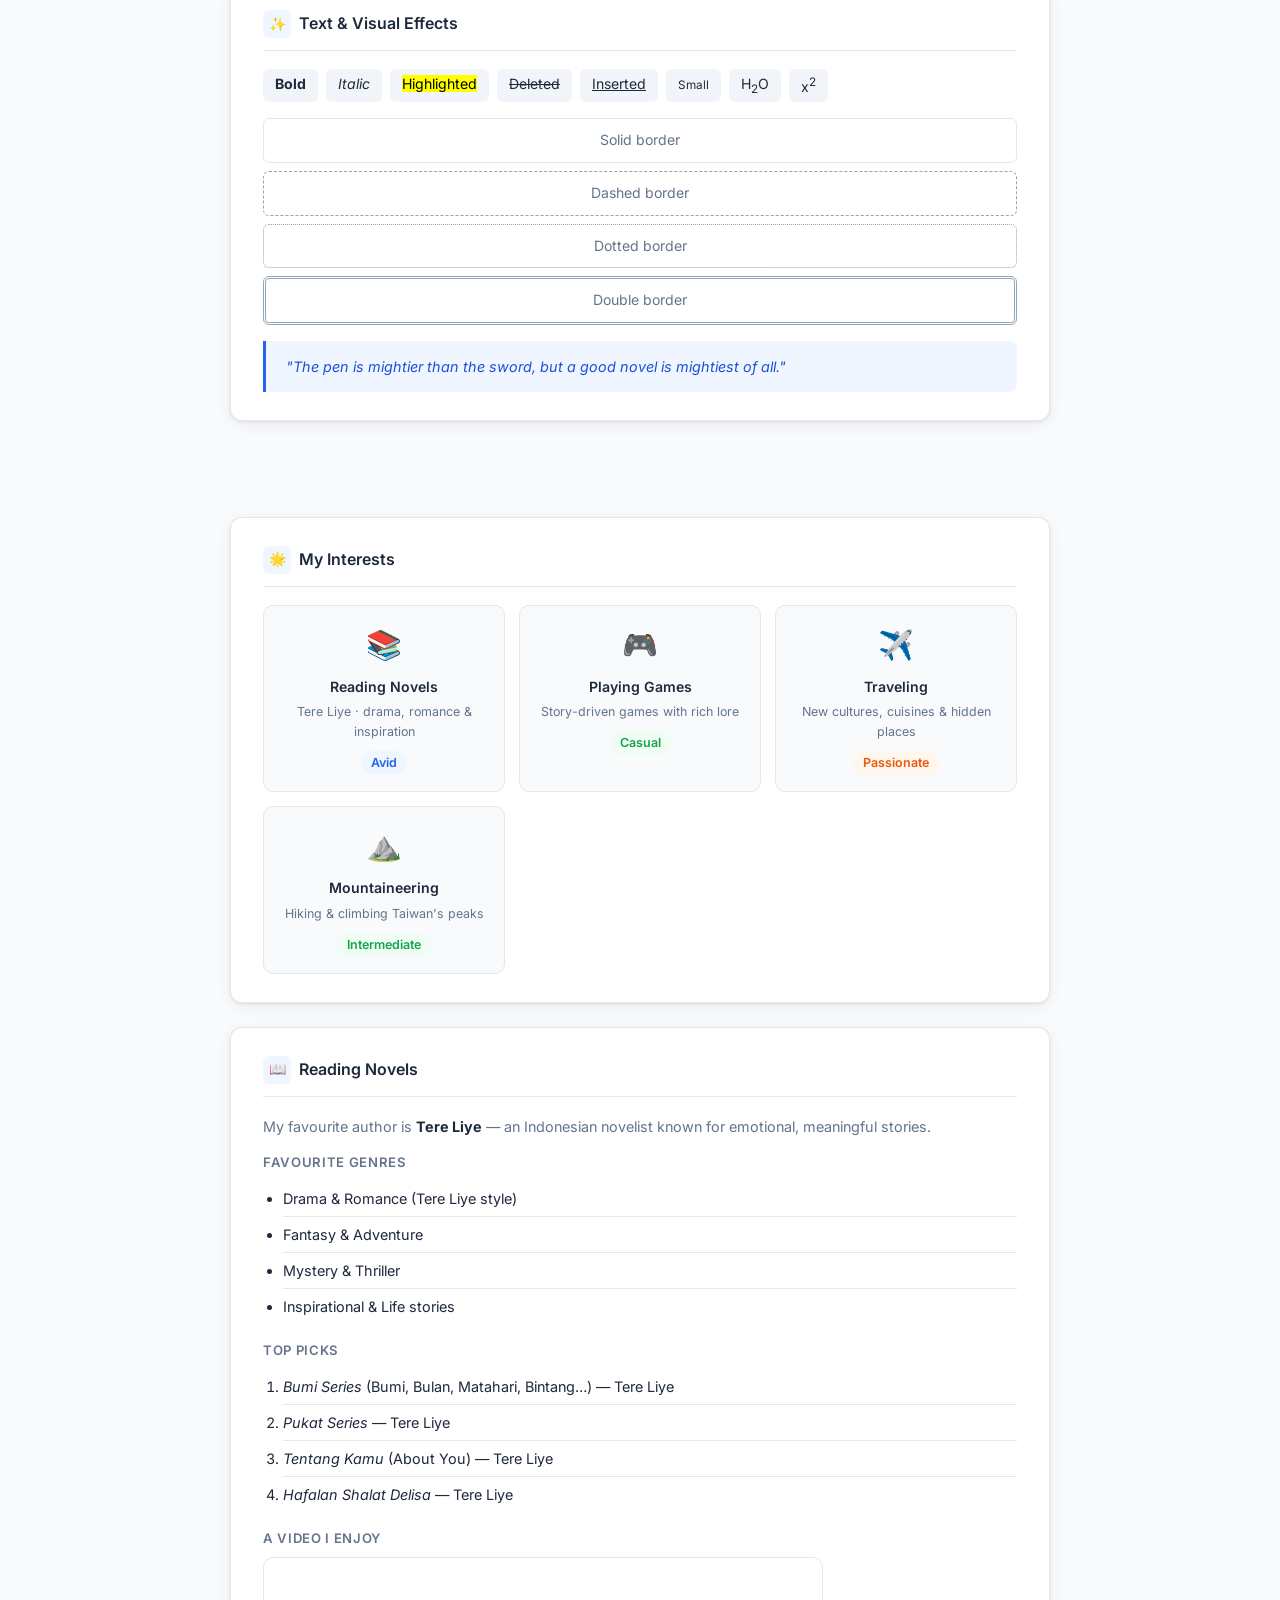
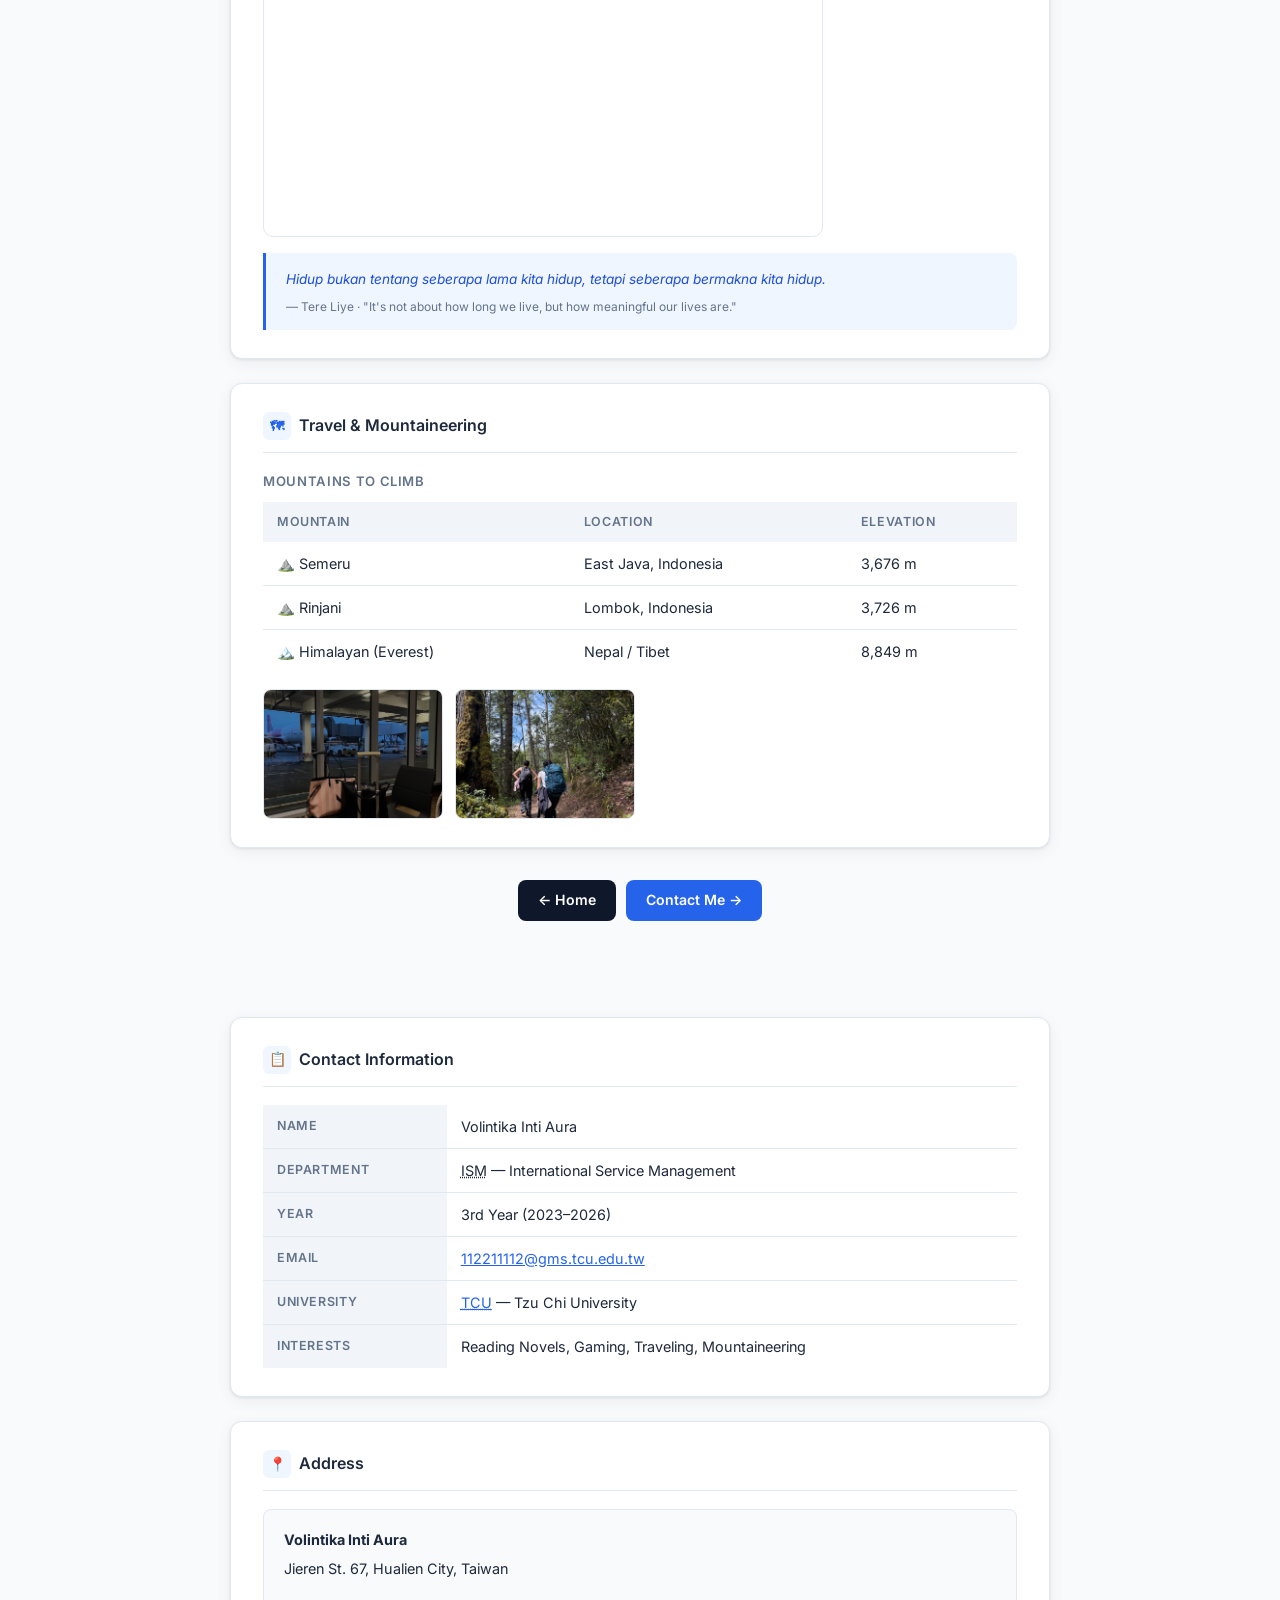
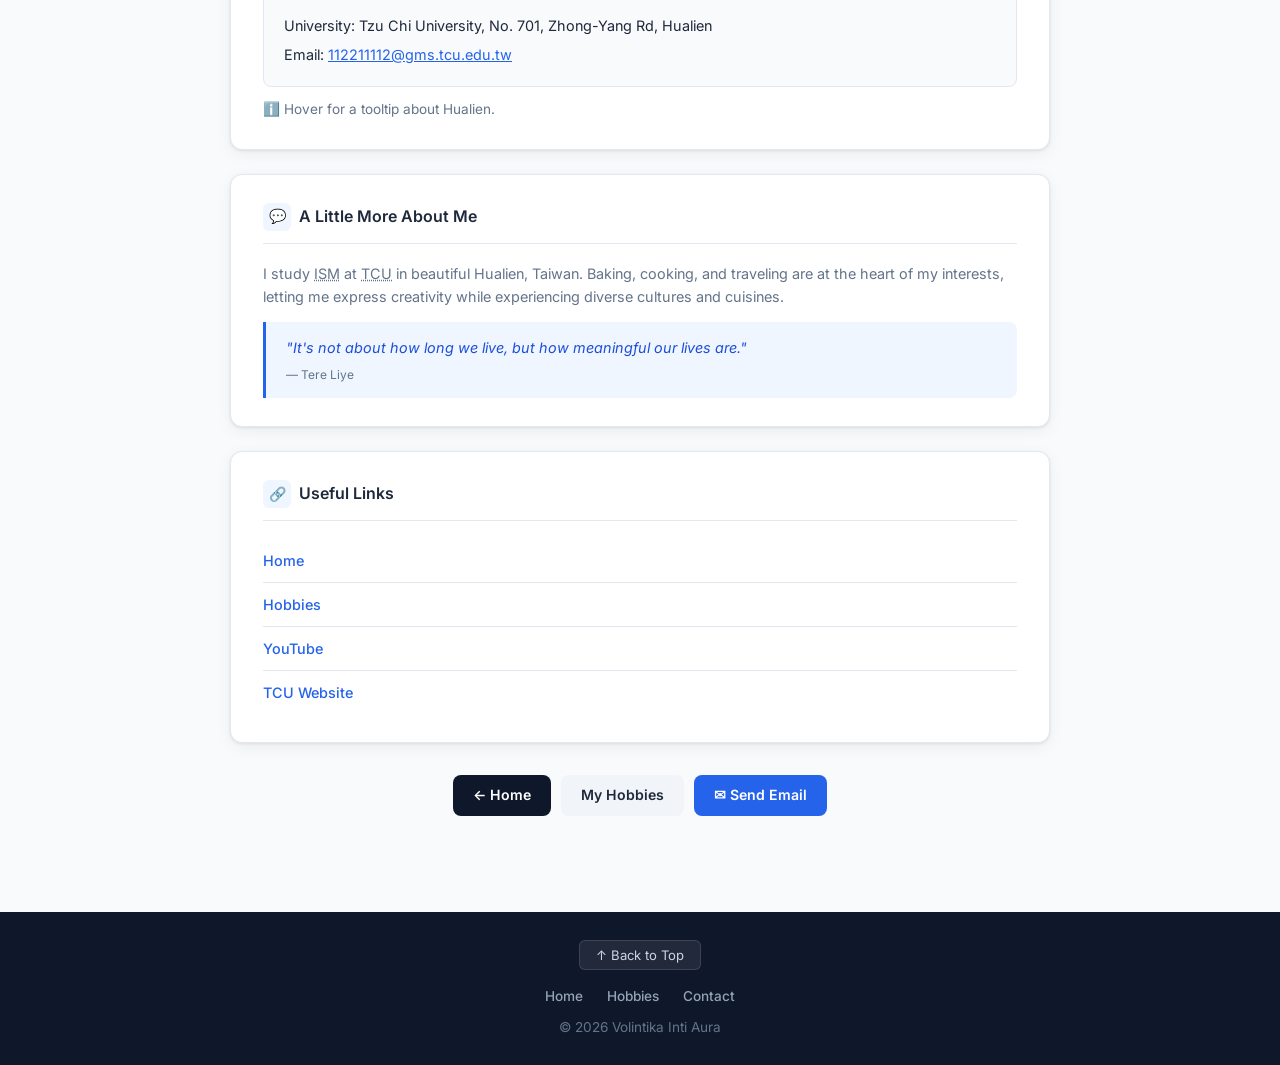
==== commit e287d4bf: "Merge all pages into single scrollable index.html; remove contact.html and hobbies.html" ====
--- a/index.html
+++ b/index.html
@@ -217,7 +217,7 @@
             margin: 0 auto;
         }
 
-        /* ── Tab Nav ── */
+        /* ── Nav ── */
         nav {
             background: var(--nav-bg);
             border-top: 1px solid rgba(255,255,255,.06);
@@ -239,35 +239,29 @@
             gap: 2px;
         }
 
-        nav button {
+        nav a {
             display: inline-flex;
             align-items: center;
             justify-content: center;
             background: transparent;
-            border: none;
-            color: rgba(255,255,255,.45);
+            color: rgba(255,255,255,.55);
             font-family: inherit;
             font-size: .875rem;
             font-weight: 500;
             padding: 7px 20px;
             border-radius: 7px;
-            cursor: pointer;
             white-space: nowrap;
-            transition: color .15s, background .15s, box-shadow .15s;
-            outline-offset: 2px;
-        }
-
-        nav button:hover { color: rgba(255,255,255,.75); }
-
-        nav button.active {
+            text-decoration: none;
+            transition: color .15s, background .15s;
+        }
+
+        nav a:hover {
             background: rgba(255,255,255,.13);
             color: #fff;
-            box-shadow: 0 1px 4px rgba(0,0,0,.35), 0 0 0 .5px rgba(255,255,255,.08);
         }
 
         /* ── Layout ── */
-        .page { display: none; }
-        .page.active { display: block; }
+        .page { display: block; }
 
         .content {
             max-width: 860px;
@@ -667,14 +661,14 @@
 
     <nav>
         <div class="tab-list">
-            <button class="active" onclick="showPage('home', this)">Home</button>
-            <button onclick="showPage('hobbies', this)">Hobbies</button>
-            <button onclick="showPage('contact', this)">Contact</button>
+            <a href="#home">Home</a>
+            <a href="#hobbies">Hobbies</a>
+            <a href="#contact">Contact</a>
         </div>
     </nav>
 
     <!-- ════════════════════════════════ HOME ════════════════════════════════ -->
-    <div id="home" class="page active">
+    <div id="home" class="page" style="scroll-margin-top:56px;">
         <div class="content">
 
             <!-- Profile -->
@@ -783,12 +777,12 @@
                 <div class="card-title"><span class="icon">🔗</span> Links</div>
                 <ul class="link-list">
                     <li>
-                        <a href="#" onclick="showPage('hobbies', document.querySelectorAll('nav button')[1]); return false;">My Hobbies</a>
-                        <span class="link-desc">— internal page</span>
+                        <a href="#hobbies">My Hobbies</a>
+                        <span class="link-desc">— scroll to section</span>
                     </li>
                     <li>
-                        <a href="#" onclick="showPage('contact', document.querySelectorAll('nav button')[2]); return false;">Contact Me</a>
-                        <span class="link-desc">— internal page</span>
+                        <a href="#contact">Contact Me</a>
+                        <span class="link-desc">— scroll to section</span>
                     </li>
                     <li>
                         <a href="https://www.youtube.com/" target="_blank">YouTube</a>
@@ -847,7 +841,7 @@
     </div>
 
     <!-- ════════════════════════════════ HOBBIES ════════════════════════════════ -->
-    <div id="hobbies" class="page">
+    <div id="hobbies" class="page" style="scroll-margin-top:56px;">
         <div class="content">
 
             <!-- Overview grid -->
@@ -937,15 +931,15 @@
             </div>
 
             <div class="page-actions">
-                <button onclick="showPage('home',    document.querySelectorAll('nav button')[0])" class="btn btn-dark">← Home</button>
-                <button onclick="showPage('contact', document.querySelectorAll('nav button')[2])" class="btn btn-primary">Contact Me →</button>
+                <a href="#home" class="btn btn-dark">← Home</a>
+                <a href="#contact" class="btn btn-primary">Contact Me →</a>
             </div>
 
         </div>
     </div>
 
     <!-- ════════════════════════════════ CONTACT ════════════════════════════════ -->
-    <div id="contact" class="page">
+    <div id="contact" class="page" style="scroll-margin-top:56px;">
         <div class="content">
 
             <!-- Info table -->
@@ -994,16 +988,16 @@
             <div class="card">
                 <div class="card-title"><span class="icon">🔗</span> Useful Links</div>
                 <ul class="link-list">
-                    <li><a href="#" onclick="showPage('home',    document.querySelectorAll('nav button')[0]); return false;">Home Page</a></li>
-                    <li><a href="#" onclick="showPage('hobbies', document.querySelectorAll('nav button')[1]); return false;">Hobbies Page</a></li>
+                    <li><a href="#home">Home</a></li>
+                    <li><a href="#hobbies">Hobbies</a></li>
                     <li><a href="https://www.youtube.com/" target="_blank">YouTube</a></li>
                     <li><a href="https://tcueng.tcu.edu.tw/" target="_blank">TCU Website</a></li>
                 </ul>
             </div>
 
             <div class="page-actions">
-                <button onclick="showPage('home',    document.querySelectorAll('nav button')[0])" class="btn btn-dark">← Home</button>
-                <button onclick="showPage('hobbies', document.querySelectorAll('nav button')[1])" class="btn btn-ghost">My Hobbies</button>
+                <a href="#home" class="btn btn-dark">← Home</a>
+                <a href="#hobbies" class="btn btn-ghost">My Hobbies</a>
                 <a href="mailto:112211112@gms.tcu.edu.tw" class="btn btn-primary">✉ Send Email</a>
             </div>
 
@@ -1019,22 +1013,14 @@
     <footer>
         <button class="scroll-top" onclick="window.scrollTo({top:0,behavior:'smooth'})">↑ Back to Top</button>
         <div class="footer-links">
-            <a href="#" onclick="showPage('home',    document.querySelectorAll('nav button')[0]); return false;">Home</a>
-            <a href="#" onclick="showPage('hobbies', document.querySelectorAll('nav button')[1]); return false;">Hobbies</a>
-            <a href="#" onclick="showPage('contact', document.querySelectorAll('nav button')[2]); return false;">Contact</a>
+            <a href="#home">Home</a>
+            <a href="#hobbies">Hobbies</a>
+            <a href="#contact">Contact</a>
         </div>
         <p>&copy; 2026 Volintika Inti Aura</p>
     </footer>
 
     <script>
-        function showPage(id, btn) {
-            document.querySelectorAll('.page').forEach(p => p.classList.remove('active'));
-            document.querySelectorAll('nav button').forEach(b => b.classList.remove('active'));
-            document.getElementById(id).classList.add('active');
-            if (btn) btn.classList.add('active');
-            window.scrollTo({ top: 0, behavior: 'smooth' });
-        }
-
         function setAvatar(src) {
             const img = document.getElementById('avatarImg');
             const initial = document.getElementById('avatarInitial');
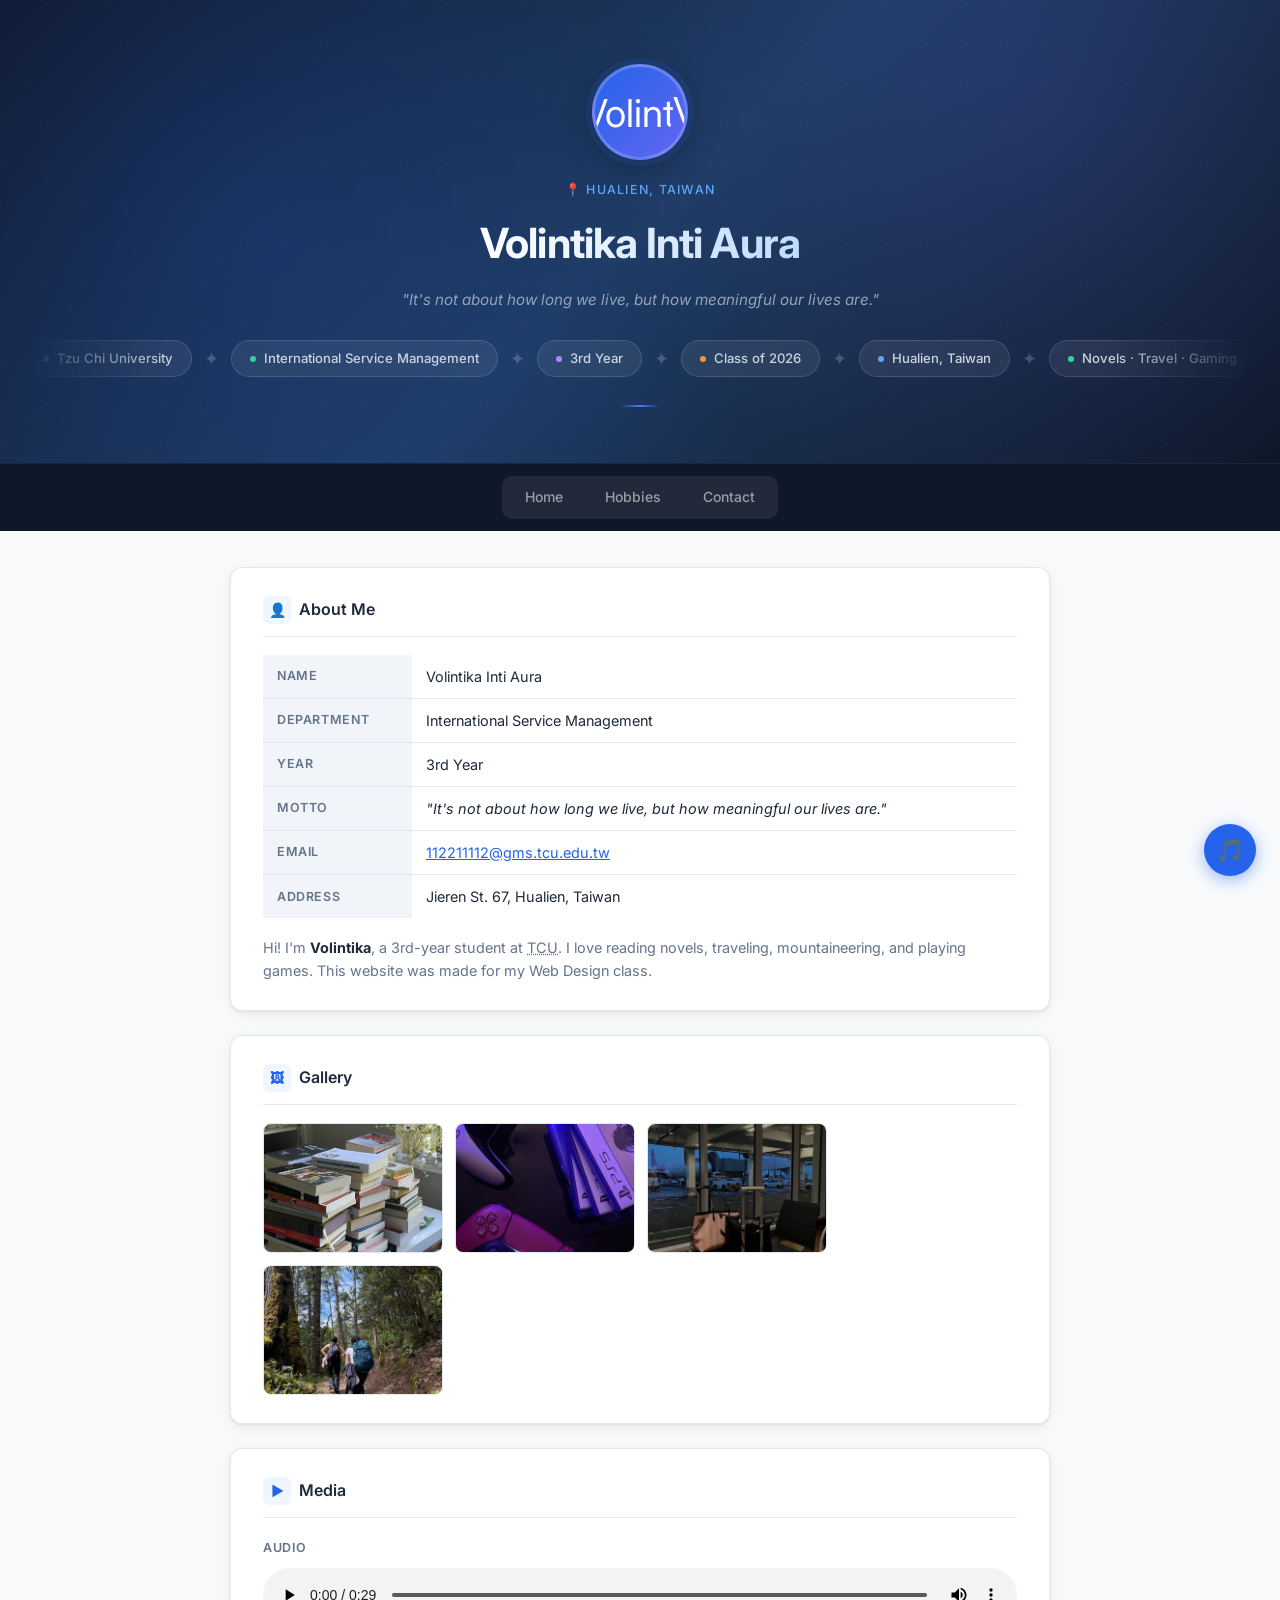
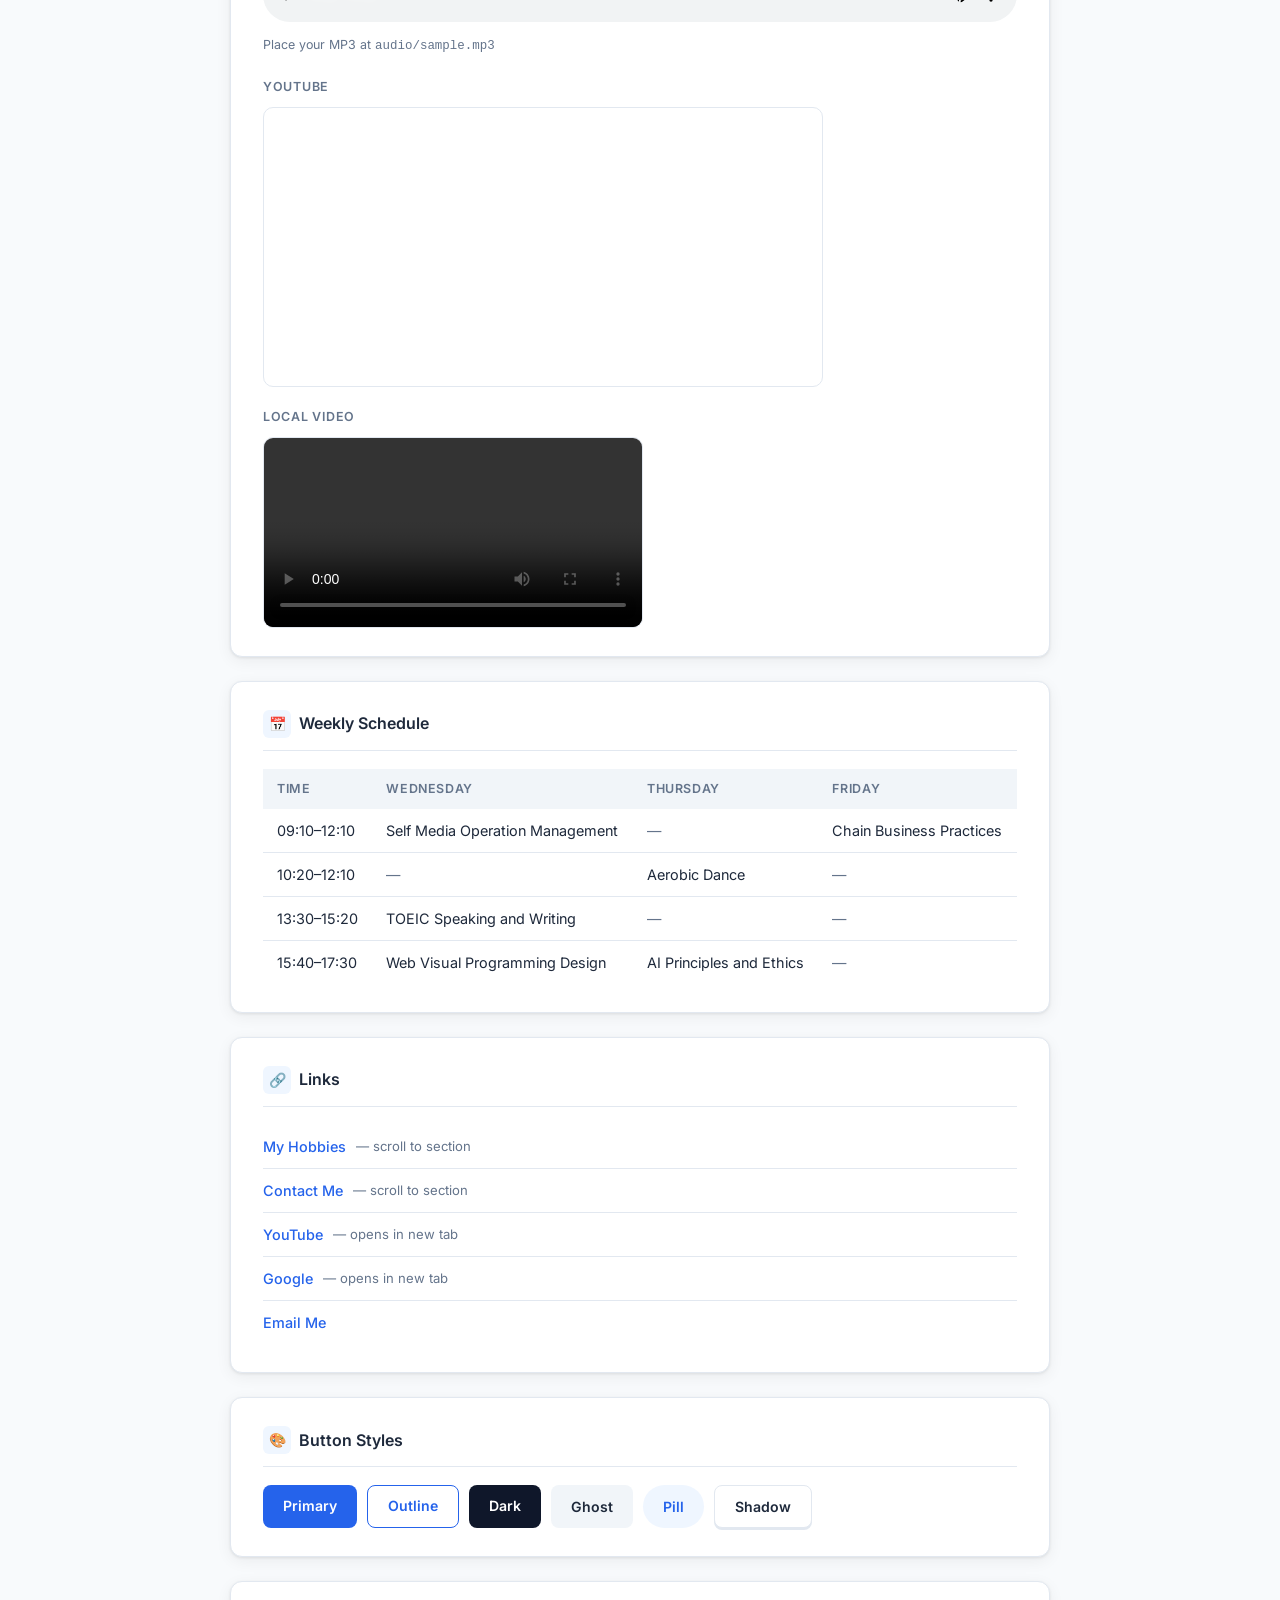
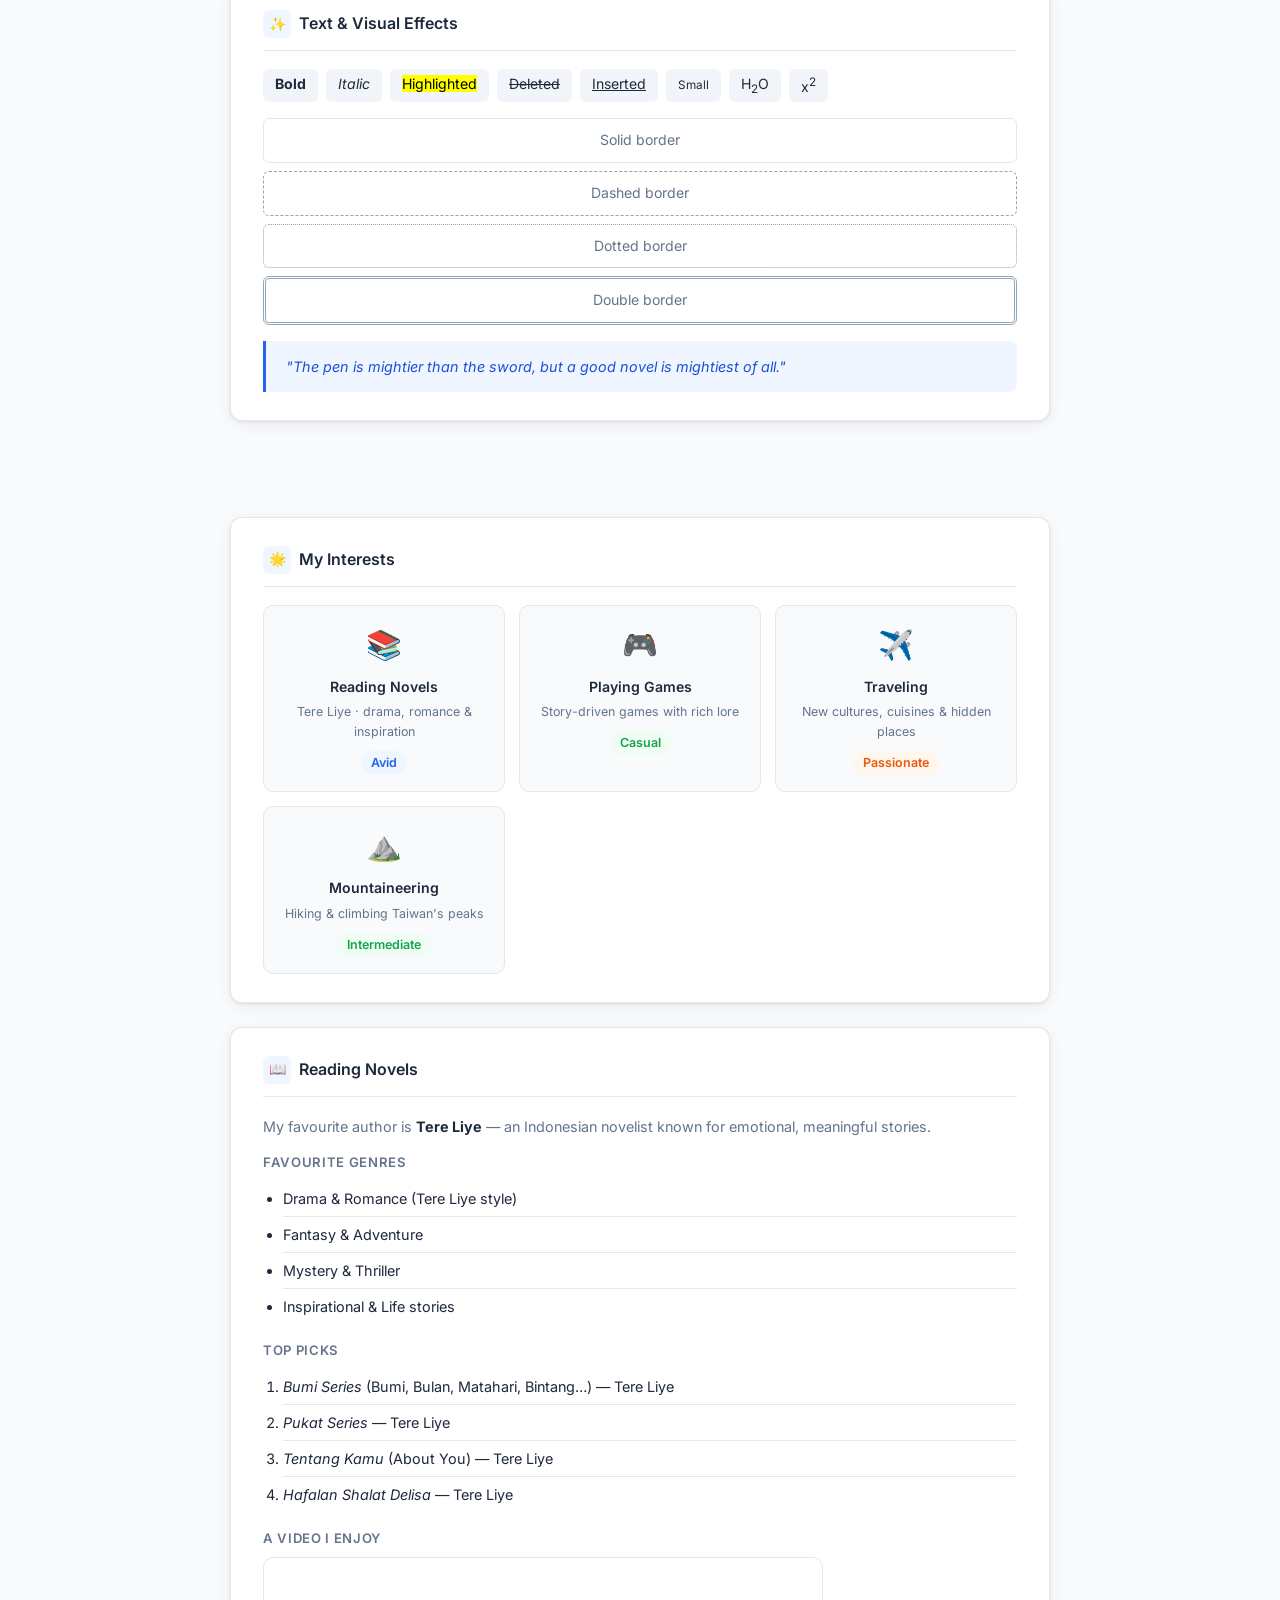
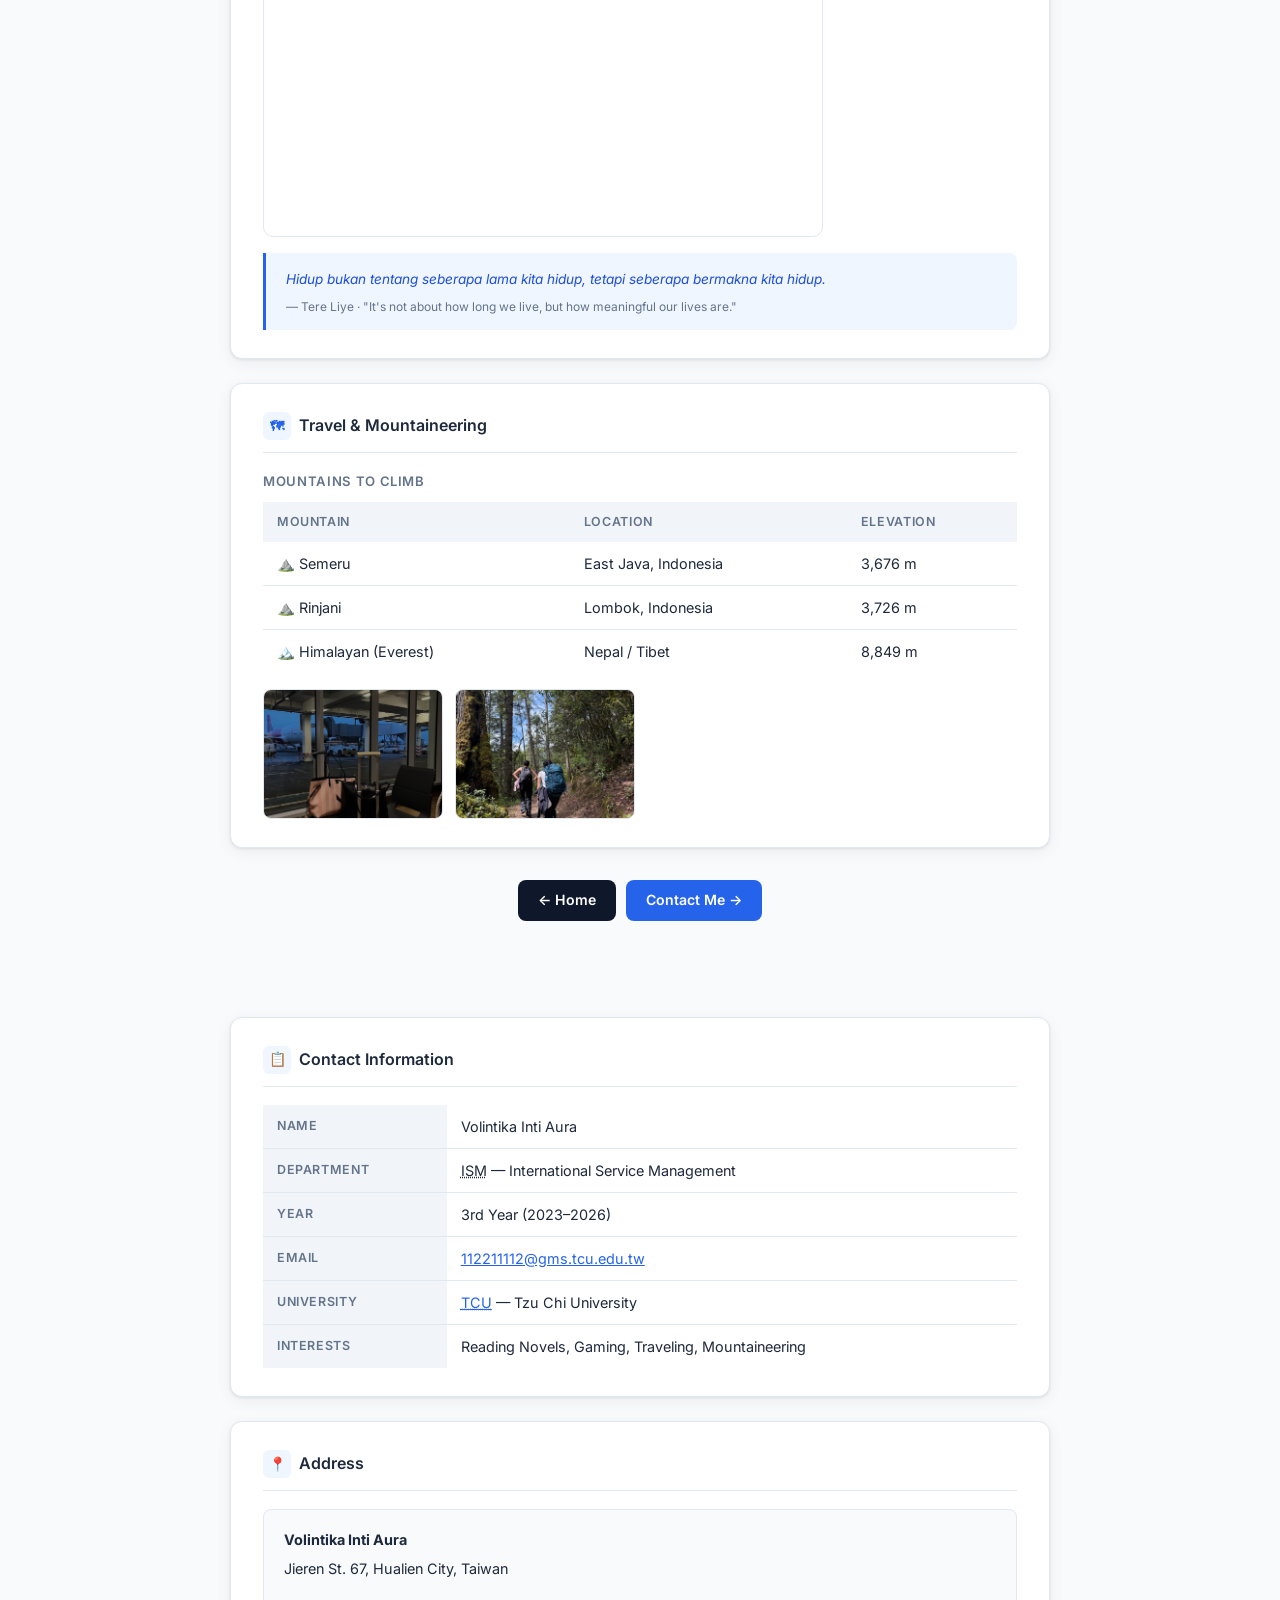
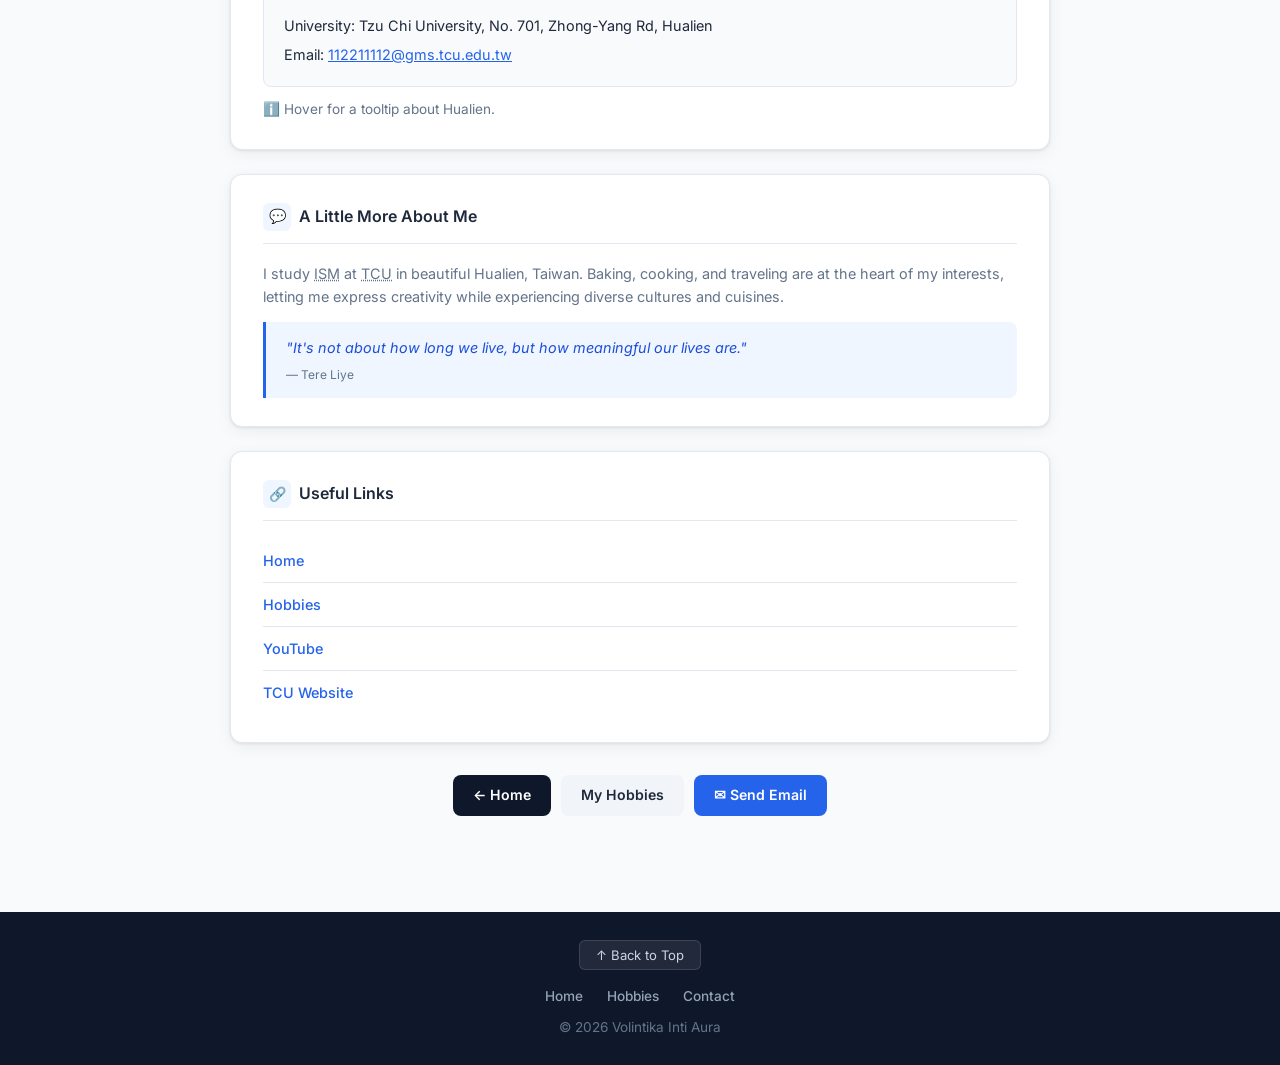
==== commit 11c2f6ae: "Update YouTube embed to new video" ====
--- a/index.html
+++ b/index.html
@@ -719,7 +719,7 @@
                 <p class="hint">Place your MP3 at <code>audio/sample.mp3</code></p>
 
                 <div class="media-label">YouTube</div>
-                <iframe src="https://www.youtube.com/embed/OIh98DfQU9k"
+                <iframe src="https://www.youtube.com/embed/PMFE_I6xseA"
                     title="YouTube Video" frameborder="0"
                     allow="accelerometer; autoplay; clipboard-write; encrypted-media; gyroscope; picture-in-picture"
                     allowfullscreen></iframe>
@@ -898,7 +898,7 @@
                 </ol>
 
                 <p style="font-size:.82rem; font-weight:600; text-transform:uppercase; letter-spacing:.05em; color:var(--muted); margin:16px 0 8px;">A Video I Enjoy</p>
-                <iframe src="https://www.youtube.com/embed/OIh98DfQU9k"
+                <iframe src="https://www.youtube.com/embed/PMFE_I6xseA"
                     title="YouTube Video" frameborder="0"
                     allow="accelerometer; autoplay; clipboard-write; encrypted-media; gyroscope; picture-in-picture"
                     allowfullscreen></iframe>
